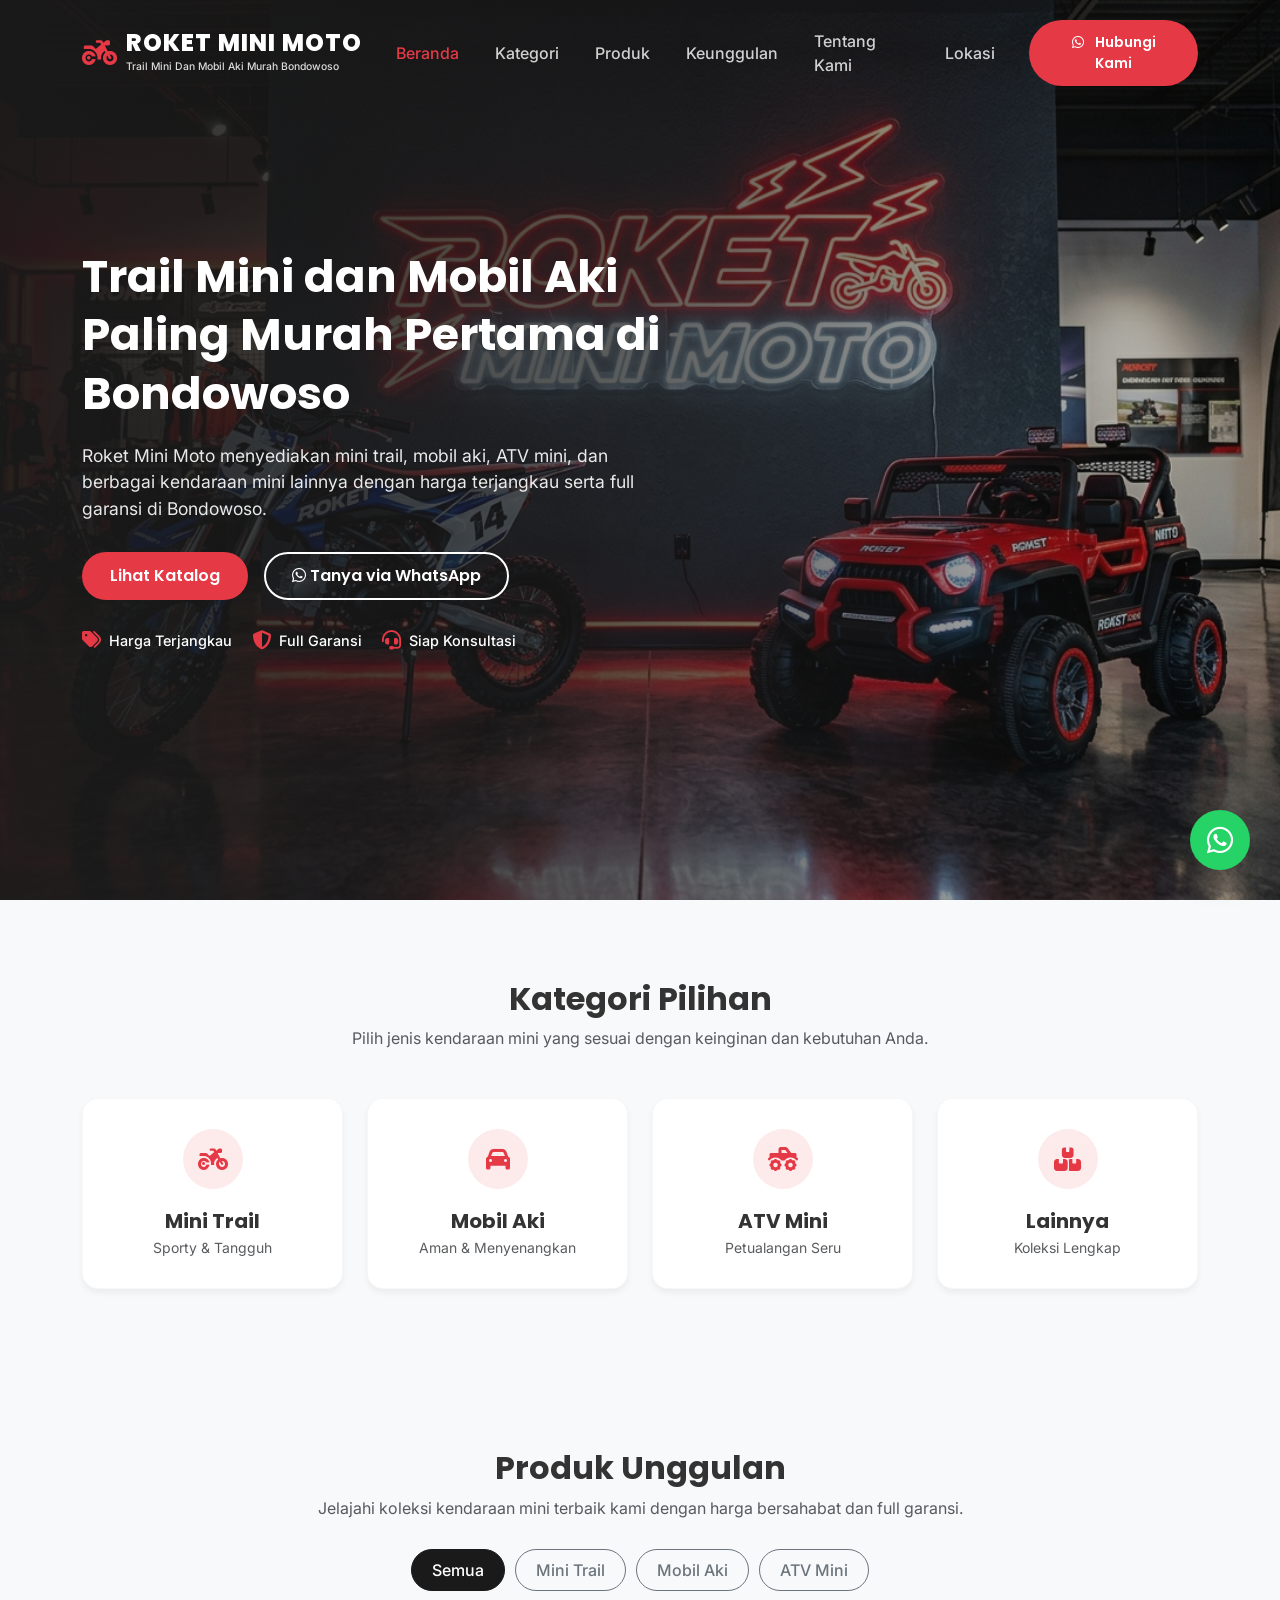
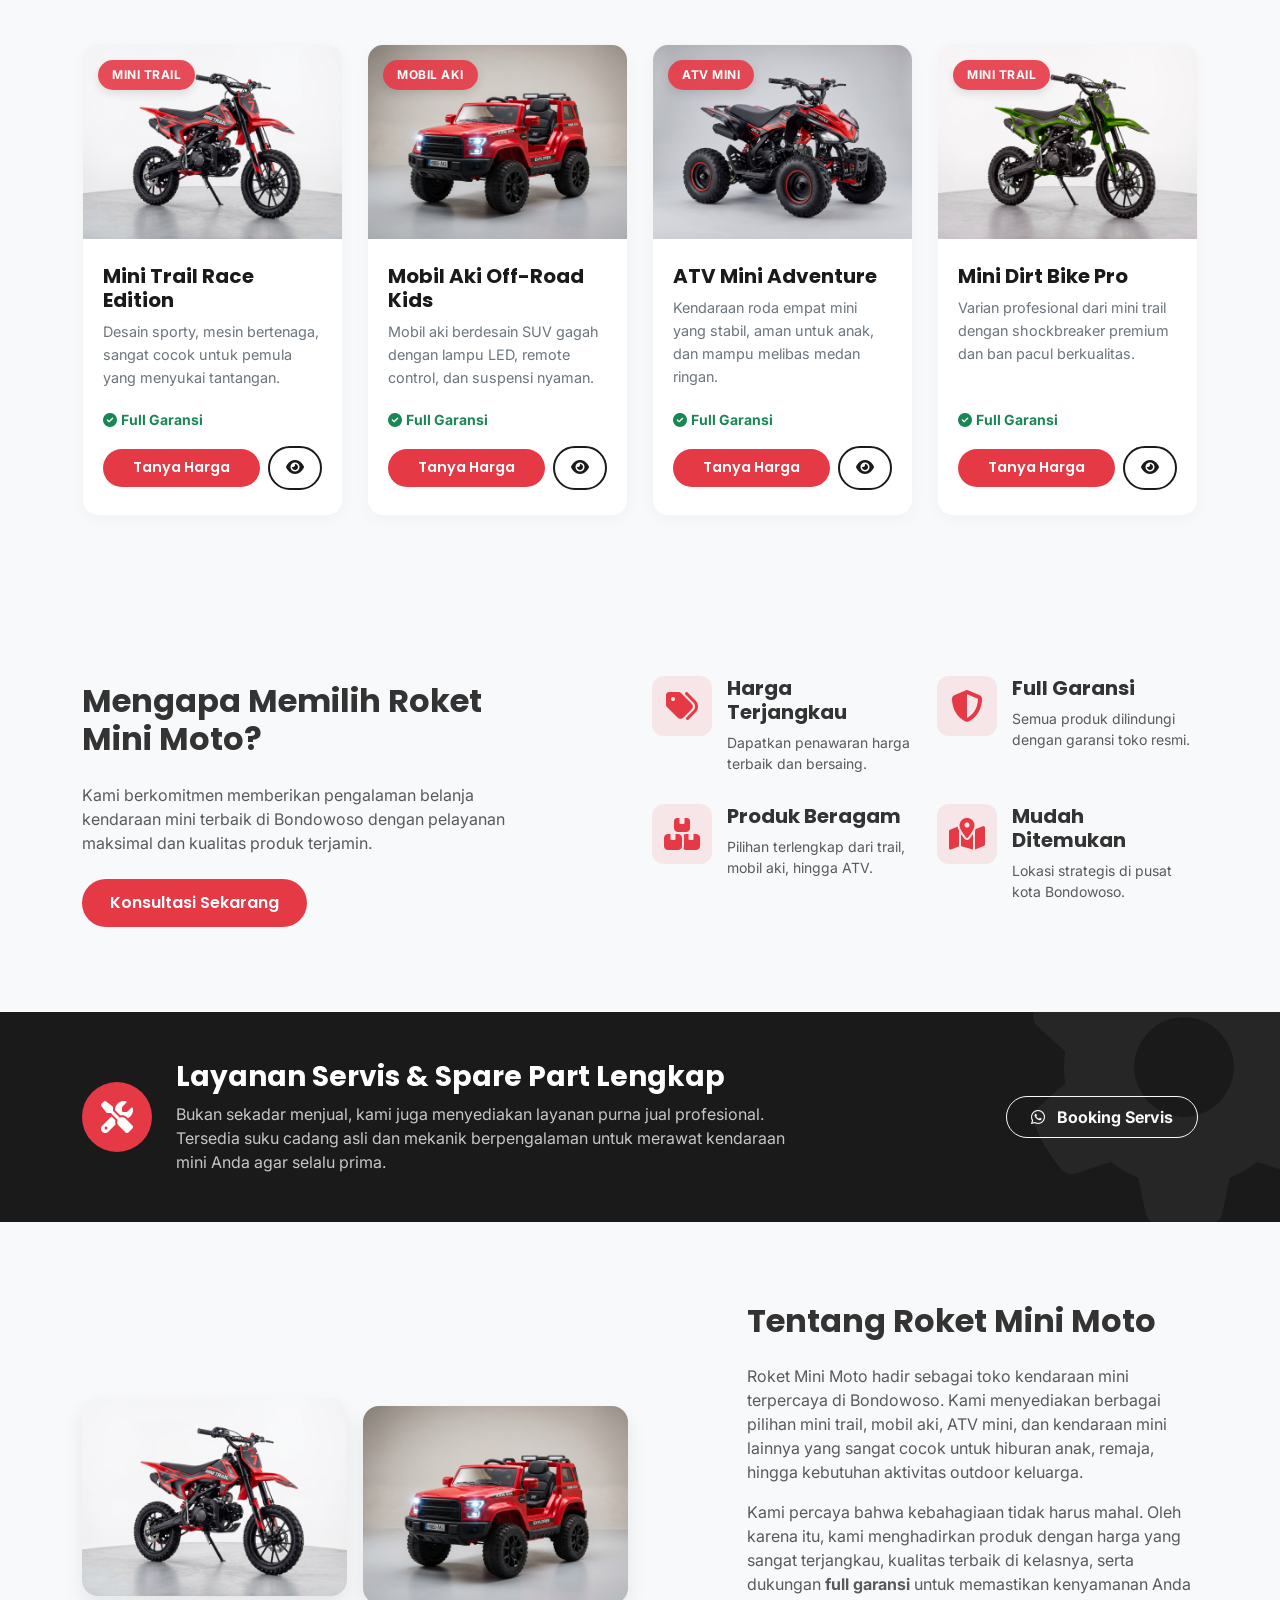
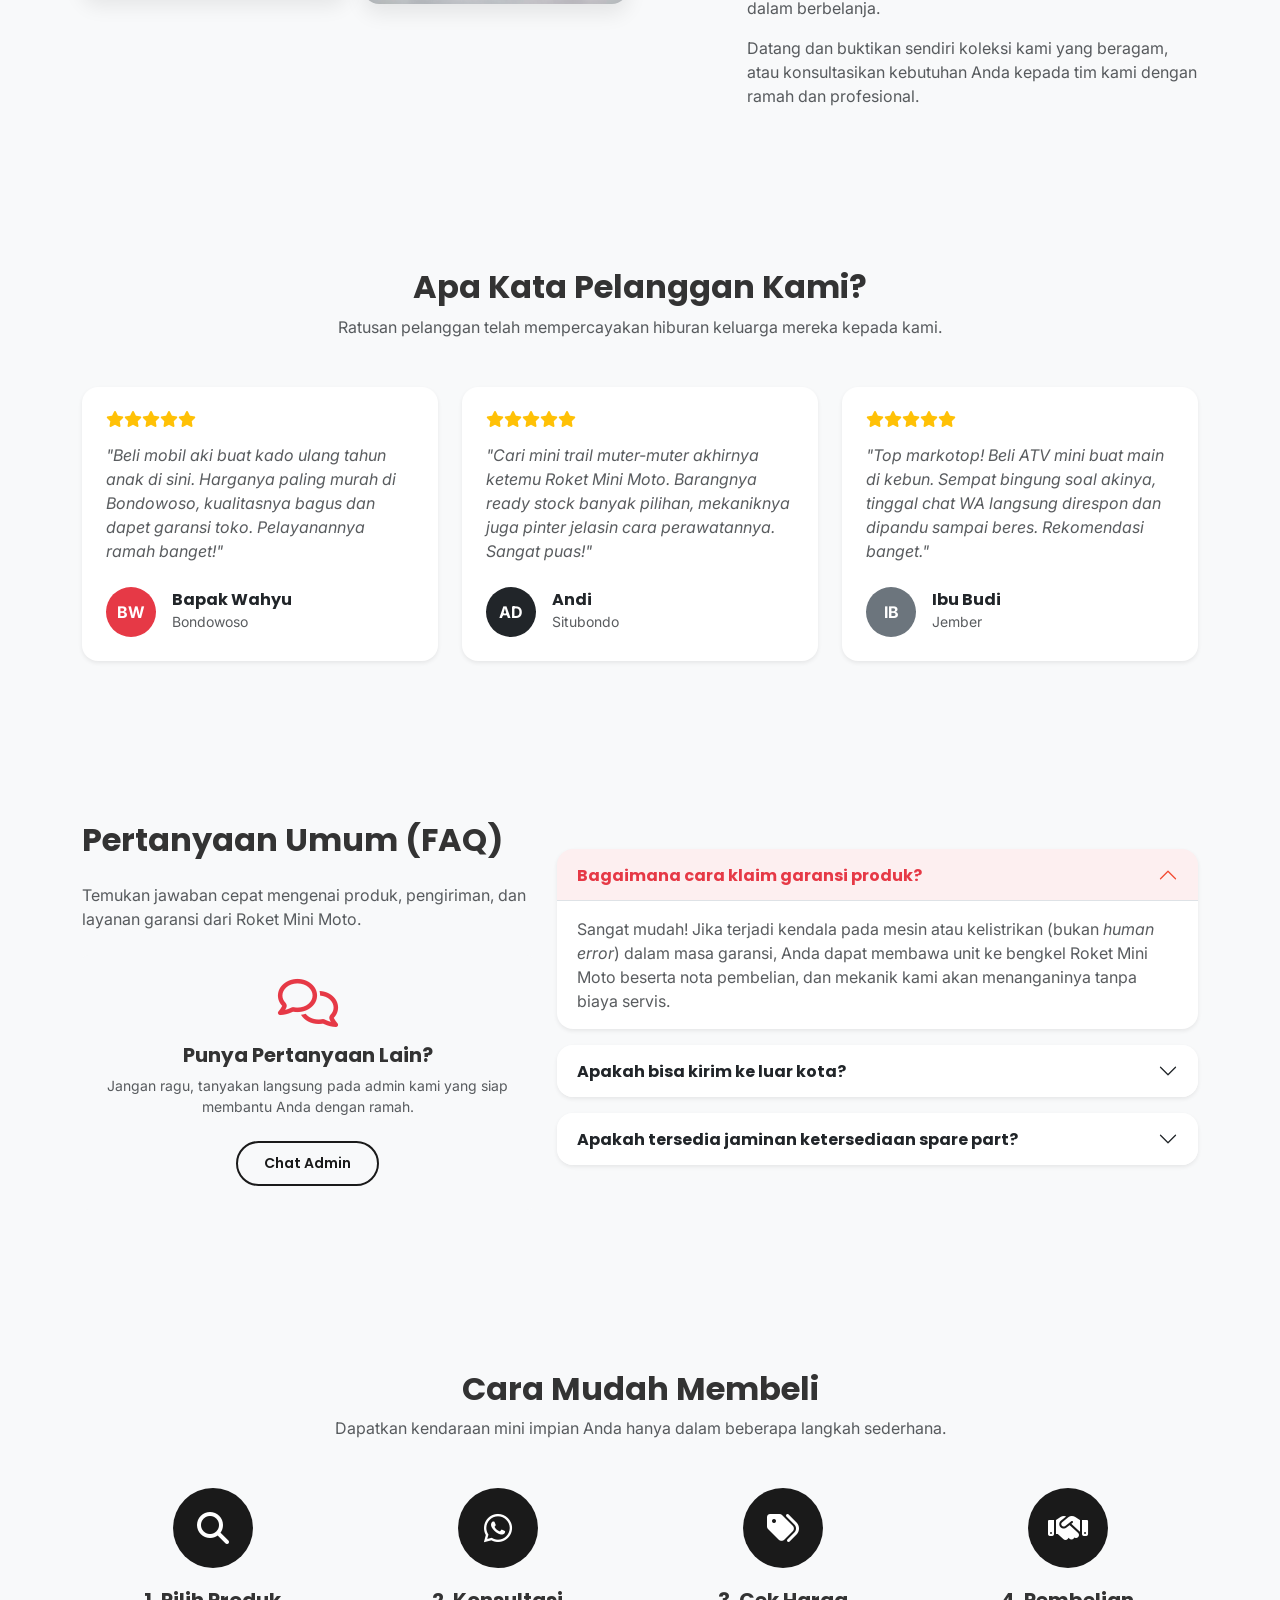
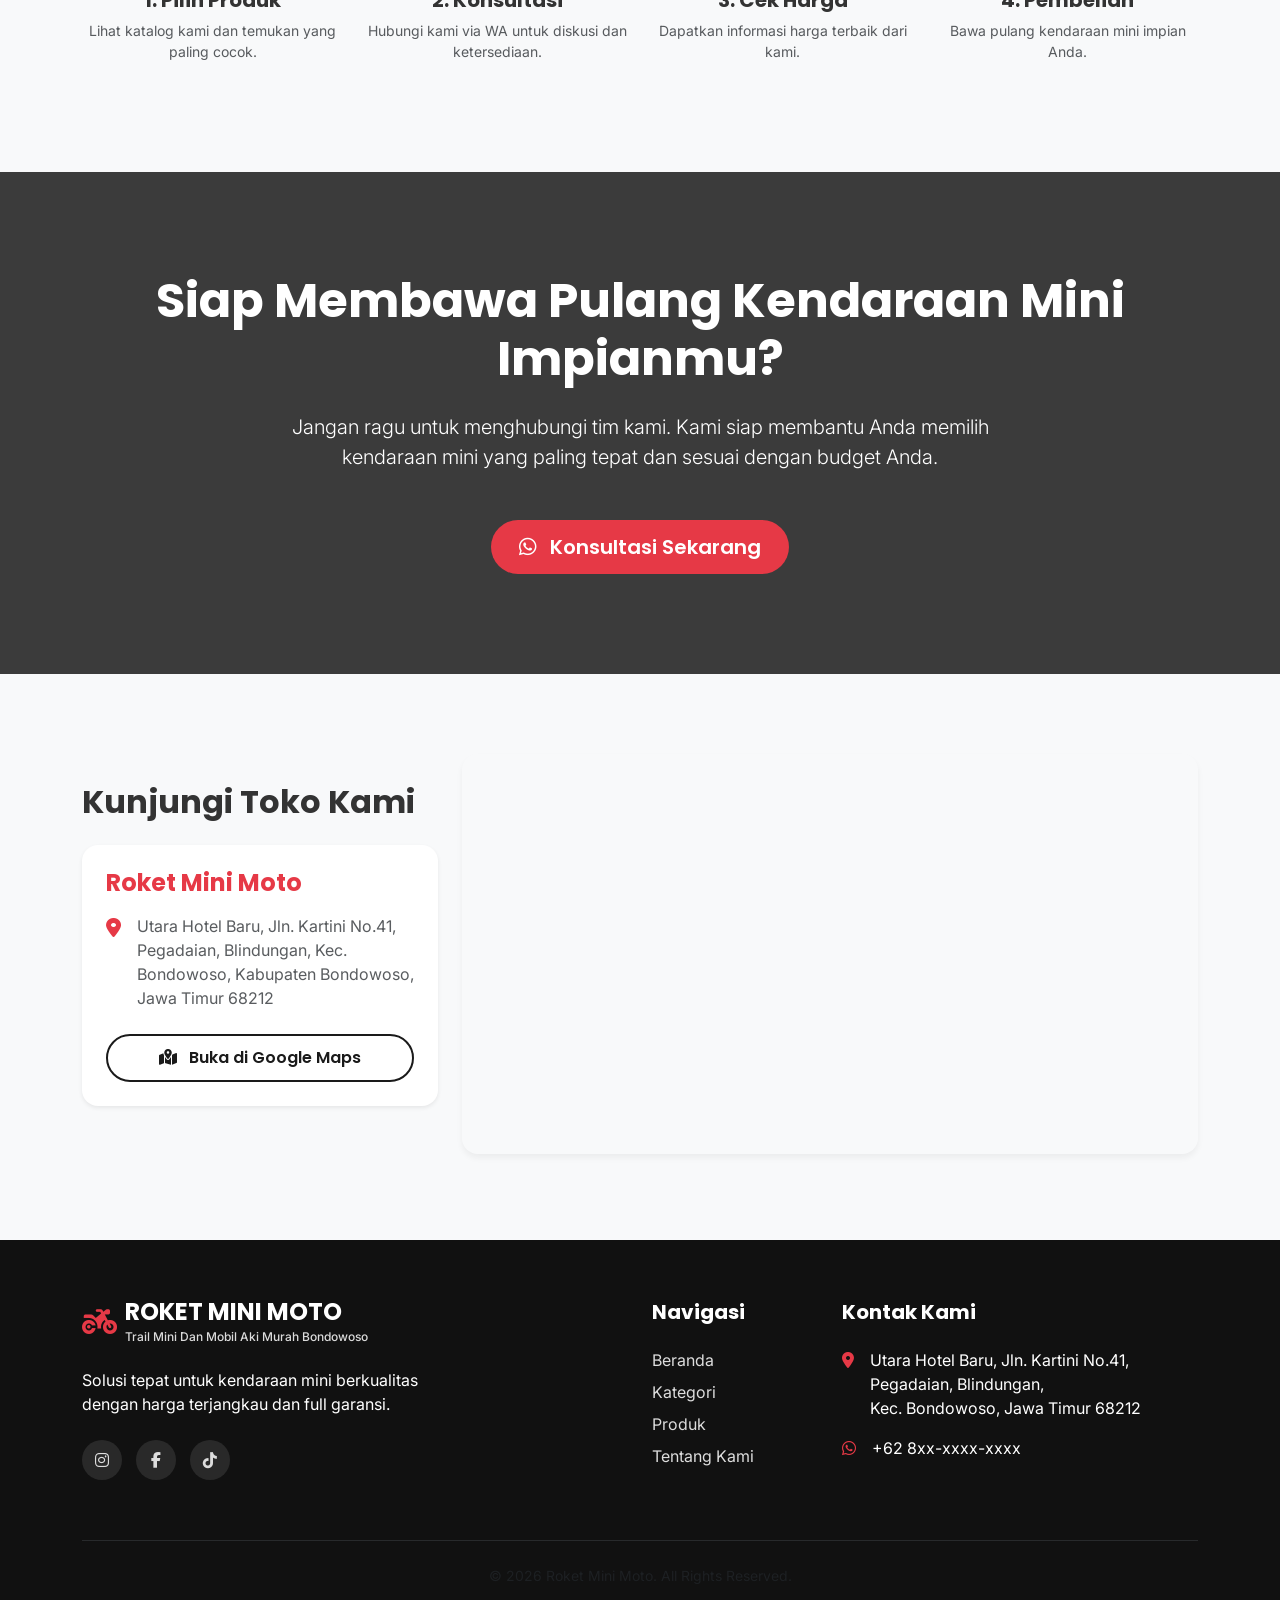
==== index.html @ f25e6265 "Improve footer mobile layout by centering and adding spacing" ====
<!DOCTYPE html>
<html lang="id">
<head>
    <meta charset="UTF-8">
    <meta name="viewport" content="width=device-width, initial-scale=1.0">
    <title>Roket Mini Moto | Trail Mini dan Mobil Aki Murah Bondowoso</title>
    <meta name="description" content="Roket Mini Moto menyediakan mini trail, mobil aki, ATV mini, dan kendaraan mini lainnya dengan harga terjangkau dan full garansi di Bondowoso.">
    <meta name="keywords" content="mini trail bondowoso, mobil aki anak, atv mini, motor mini murah, roket mini moto">
    
    <!-- Open Graph Metadata -->
    <meta property="og:title" content="Roket Mini Moto | Trail Mini dan Mobil Aki Murah Bondowoso">
    <meta property="og:description" content="Toko kendaraan mini anak dan remaja termurah di Bondowoso. Full Garansi!">
    <meta property="og:type" content="website">

    <!-- Bootstrap 5 CSS -->
    <link href="https://cdn.jsdelivr.net/npm/bootstrap@5.3.0/dist/css/bootstrap.min.css" rel="stylesheet">
    
    <!-- Font Awesome -->
    <link rel="stylesheet" href="https://cdnjs.cloudflare.com/ajax/libs/font-awesome/6.4.0/css/all.min.css">
    
    <!-- Custom CSS -->
    <link rel="stylesheet" href="assets/css/style.css">
</head>
<body>

    <!-- Navbar -->
    <nav class="navbar navbar-expand-lg navbar-custom">
        <div class="container">
            <a class="navbar-brand d-flex align-items-center gap-2" href="#">
                <i class="fa-solid fa-motorcycle text-primary-custom fs-3"></i>
                <div class="d-flex flex-column justify-content-center">
                    <span style="line-height: 1;">ROKET MINI MOTO</span>
                    <span style="font-size: 0.65rem; text-transform: capitalize; letter-spacing: 0; font-weight: 500; color: rgba(255,255,255,0.85); margin-top: 4px; font-family: 'Inter', sans-serif;">Trail Mini dan Mobil Aki Murah Bondowoso</span>
                </div>
            </a>
            <button class="navbar-toggler" type="button" data-bs-toggle="collapse" data-bs-target="#navbarNav" aria-controls="navbarNav" aria-expanded="false" aria-label="Toggle navigation">
                <span class="navbar-toggler-icon"></span>
            </button>
            <div class="collapse navbar-collapse" id="navbarNav">
                <ul class="navbar-nav ms-auto align-items-center">
                    <li class="nav-item">
                        <a class="nav-link active" href="#beranda">Beranda</a>
                    </li>
                    <li class="nav-item">
                        <a class="nav-link" href="#kategori">Kategori</a>
                    </li>
                    <li class="nav-item">
                        <a class="nav-link" href="#produk">Produk</a>
                    </li>
                    <li class="nav-item">
                        <a class="nav-link" href="#keunggulan">Keunggulan</a>
                    </li>
                    <li class="nav-item">
                        <a class="nav-link" href="#tentang">Tentang Kami</a>
                    </li>
                    <li class="nav-item">
                        <a class="nav-link" href="#lokasi">Lokasi</a>
                    </li>
                    <!-- WhatsApp Number Placeholder: 628xxxxxxxxxx -->
                    <li class="nav-item ms-lg-3 mt-3 mt-lg-0">
                        <a class="btn btn-primary-custom btn-sm" href="https://wa.me/628xxxxxxxxxx?text=Halo%20Roket%20Mini%20Moto,%20saya%20ingin%20bertanya%20mengenai%20produk%20kendaraan%20mini." target="_blank">
                            <i class="fa-brands fa-whatsapp me-2"></i> Hubungi Kami
                        </a>
                    </li>
                </ul>
            </div>
        </div>
    </nav>

    <!-- Hero Section -->
    <header id="beranda" class="hero-section">
        <div class="hero-bg"></div>
        <div class="hero-overlay"></div>
        <div class="container">
            <div class="row">
                <div class="col-lg-8">
                    <div class="hero-content">
                        <h1>Trail Mini dan Mobil Aki Paling Murah Pertama di Bondowoso</h1>
                        <p>Roket Mini Moto menyediakan mini trail, mobil aki, ATV mini, dan berbagai kendaraan mini lainnya dengan harga terjangkau serta full garansi di Bondowoso.</p>
                        
                        <div class="d-flex flex-wrap justify-content-center justify-content-lg-start gap-3">
                            <a href="#produk" class="btn btn-primary-custom">Lihat Katalog</a>
                            <!-- WhatsApp Number Placeholder: 628xxxxxxxxxx -->
                            <a href="https://wa.me/628xxxxxxxxxx?text=Halo,%20saya%20tertarik%20dengan%20produk%20di%20Roket%20Mini%20Moto" target="_blank" class="btn btn-outline-custom text-white border-white">
                                <i class="fa-brands fa-whatsapp"></i> Tanya via WhatsApp
                            </a>
                        </div>

                        <div class="trust-badges">
                            <div class="badge-item">
                                <i class="fa-solid fa-tags"></i> Harga Terjangkau
                            </div>
                            <div class="badge-item">
                                <i class="fa-solid fa-shield-halved"></i> Full Garansi
                            </div>
                            <div class="badge-item">
                                <i class="fa-solid fa-headset"></i> Siap Konsultasi
                            </div>
                        </div>
                    </div>
                </div>
            </div>
        </div>
    </header>

    <!-- Section Kategori Produk -->
    <section id="kategori" class="section-padding bg-light-custom">
        <div class="container">
            <div class="text-center mb-5">
                <h2 class="fw-bold">Kategori Pilihan</h2>
                <p class="text-muted">Pilih jenis kendaraan mini yang sesuai dengan keinginan dan kebutuhan Anda.</p>
            </div>
            
            <div class="row g-4 justify-content-center">
                <div class="col-6 col-md-4 col-lg-3">
                    <div class="category-card" onclick="document.querySelector('[data-filter=\'trail\']').click(); window.location.href='#produk';">
                        <div class="category-icon">
                            <i class="fa-solid fa-motorcycle"></i>
                        </div>
                        <h5 class="fw-bold mb-1">Mini Trail</h5>
                        <p class="text-muted small mb-0">Sporty & Tangguh</p>
                    </div>
                </div>
                <div class="col-6 col-md-4 col-lg-3">
                    <div class="category-card" onclick="document.querySelector('[data-filter=\'mobil\']').click(); window.location.href='#produk';">
                        <div class="category-icon">
                            <i class="fa-solid fa-car"></i>
                        </div>
                        <h5 class="fw-bold mb-1">Mobil Aki</h5>
                        <p class="text-muted small mb-0">Aman & Menyenangkan</p>
                    </div>
                </div>
                <div class="col-6 col-md-4 col-lg-3">
                    <div class="category-card" onclick="document.querySelector('[data-filter=\'atv\']').click(); window.location.href='#produk';">
                        <div class="category-icon">
                            <i class="fa-solid fa-truck-monster"></i>
                        </div>
                        <h5 class="fw-bold mb-1">ATV Mini</h5>
                        <p class="text-muted small mb-0">Petualangan Seru</p>
                    </div>
                </div>
                <div class="col-6 col-md-4 col-lg-3">
                    <div class="category-card" onclick="document.querySelector('[data-filter=\'lainnya\']').click(); window.location.href='#produk';">
                        <div class="category-icon">
                            <i class="fa-solid fa-boxes-stacked"></i>
                        </div>
                        <h5 class="fw-bold mb-1">Lainnya</h5>
                        <p class="text-muted small mb-0">Koleksi Lengkap</p>
                    </div>
                </div>
            </div>
        </div>
    </section>

    <!-- Section Produk Unggulan -->
    <section id="produk" class="section-padding">
        <div class="container">
            <div class="text-center mb-5">
                <h2 class="fw-bold">Produk Unggulan</h2>
                <p class="text-muted">Jelajahi koleksi kendaraan mini terbaik kami dengan harga bersahabat dan full garansi.</p>
                
                <div class="d-flex flex-wrap justify-content-center mt-4">
                    <button class="filter-btn active" data-filter="all">Semua</button>
                    <button class="filter-btn" data-filter="trail">Mini Trail</button>
                    <button class="filter-btn" data-filter="mobil">Mobil Aki</button>
                    <button class="filter-btn" data-filter="atv">ATV Mini</button>
                </div>
            </div>

            <div class="row g-4" id="productGrid">
                
                <!-- Product 1 -->
                <div class="col-12 col-md-4 col-lg-3 product-item" data-category="trail" style="transition: all 0.3s ease;">
                    <div class="product-card">
                        <div class="product-img-wrap">
                            <span class="badge-category">Mini Trail</span>
                            <img src="assets/images/mini-trail-1.jpg" alt="Mini Trail Race Edition" class="img-fluid">
                        </div>
                        <div class="product-body">
                            <h3 class="product-title fw-bold">Mini Trail Race Edition</h3>
                            <p class="product-desc">Desain sporty, mesin bertenaga, sangat cocok untuk pemula yang menyukai tantangan.</p>
                            <div class="d-flex align-items-center mb-3 text-success small fw-bold">
                                <i class="fa-solid fa-check-circle me-1"></i> Full Garansi
                            </div>
                            <div class="d-flex justify-content-between align-items-center">
                                <!-- WhatsApp Placeholder: 628xxxxxxxxxx -->
                                <a href="https://wa.me/628xxxxxxxxxx?text=Halo%20min,%20saya%20mau%20tanya%20harga%20untuk%20Mini%20Trail%20Race%20Edition" target="_blank" class="btn btn-primary-custom w-100 me-2 py-2" style="font-size: 0.9rem;">Tanya Harga</a>
                                <button class="btn btn-outline-custom px-3 py-2 btn-detail" data-bs-toggle="modal" data-bs-target="#productModal" title="Lihat Detail"><i class="fa-solid fa-eye"></i></button>
                            </div>
                        </div>
                    </div>
                </div>

                <!-- Product 2 -->
                <div class="col-12 col-md-4 col-lg-3 product-item" data-category="mobil" style="transition: all 0.3s ease;">
                    <div class="product-card">
                        <div class="product-img-wrap">
                            <span class="badge-category">Mobil Aki</span>
                            <img src="assets/images/mobil-aki-1.jpg" alt="Mobil Aki Off-Road Kids" class="img-fluid">
                        </div>
                        <div class="product-body">
                            <h3 class="product-title fw-bold">Mobil Aki Off-Road Kids</h3>
                            <p class="product-desc">Mobil aki berdesain SUV gagah dengan lampu LED, remote control, dan suspensi nyaman.</p>
                            <div class="d-flex align-items-center mb-3 text-success small fw-bold">
                                <i class="fa-solid fa-check-circle me-1"></i> Full Garansi
                            </div>
                            <div class="d-flex justify-content-between align-items-center">
                                <a href="https://wa.me/628xxxxxxxxxx?text=Halo%20min,%20saya%20mau%20tanya%20harga%20untuk%20Mobil%20Aki%20Off-Road%20Kids" target="_blank" class="btn btn-primary-custom w-100 me-2 py-2" style="font-size: 0.9rem;">Tanya Harga</a>
                                <button class="btn btn-outline-custom px-3 py-2 btn-detail" data-bs-toggle="modal" data-bs-target="#productModal"><i class="fa-solid fa-eye"></i></button>
                            </div>
                        </div>
                    </div>
                </div>

                <!-- Product 3 -->
                <div class="col-12 col-md-4 col-lg-3 product-item" data-category="atv" style="transition: all 0.3s ease;">
                    <div class="product-card">
                        <div class="product-img-wrap">
                            <span class="badge-category">ATV Mini</span>
                            <img src="assets/images/atv-mini-1.jpg" alt="ATV Mini Adventure" class="img-fluid">
                        </div>
                        <div class="product-body">
                            <h3 class="product-title fw-bold">ATV Mini Adventure</h3>
                            <p class="product-desc">Kendaraan roda empat mini yang stabil, aman untuk anak, dan mampu melibas medan ringan.</p>
                            <div class="d-flex align-items-center mb-3 text-success small fw-bold">
                                <i class="fa-solid fa-check-circle me-1"></i> Full Garansi
                            </div>
                            <div class="d-flex justify-content-between align-items-center">
                                <a href="https://wa.me/628xxxxxxxxxx?text=Halo%20min,%20saya%20mau%20tanya%20harga%20untuk%20ATV%20Mini%20Adventure" target="_blank" class="btn btn-primary-custom w-100 me-2 py-2" style="font-size: 0.9rem;">Tanya Harga</a>
                                <button class="btn btn-outline-custom px-3 py-2 btn-detail" data-bs-toggle="modal" data-bs-target="#productModal"><i class="fa-solid fa-eye"></i></button>
                            </div>
                        </div>
                    </div>
                </div>
                
                <!-- Product 4 -->
                <div class="col-12 col-md-4 col-lg-3 product-item" data-category="trail" style="transition: all 0.3s ease;">
                    <div class="product-card">
                        <div class="product-img-wrap">
                            <span class="badge-category">Mini Trail</span>
                            <img src="assets/images/mini-trail-1.jpg" alt="Mini Dirt Bike Pro" class="img-fluid" style="filter: hue-rotate(90deg);">
                        </div>
                        <div class="product-body">
                            <h3 class="product-title fw-bold">Mini Dirt Bike Pro</h3>
                            <p class="product-desc">Varian profesional dari mini trail dengan shockbreaker premium dan ban pacul berkualitas.</p>
                            <div class="d-flex align-items-center mb-3 text-success small fw-bold">
                                <i class="fa-solid fa-check-circle me-1"></i> Full Garansi
                            </div>
                            <div class="d-flex justify-content-between align-items-center">
                                <a href="https://wa.me/628xxxxxxxxxx?text=Halo%20min,%20saya%20mau%20tanya%20harga%20untuk%20Mini%20Dirt%20Bike%20Pro" target="_blank" class="btn btn-primary-custom w-100 me-2 py-2" style="font-size: 0.9rem;">Tanya Harga</a>
                                <button class="btn btn-outline-custom px-3 py-2 btn-detail" data-bs-toggle="modal" data-bs-target="#productModal"><i class="fa-solid fa-eye"></i></button>
                            </div>
                        </div>
                    </div>
                </div>

            </div>
        </div>
    </section>

    <!-- Section Keunggulan -->
    <section id="keunggulan" class="section-padding bg-light-custom">
        <div class="container">
            <div class="row align-items-center">
                <div class="col-lg-5 mb-5 mb-lg-0">
                    <h2 class="fw-bold mb-4">Mengapa Memilih Roket Mini Moto?</h2>
                    <p class="text-muted mb-4">Kami berkomitmen memberikan pengalaman belanja kendaraan mini terbaik di Bondowoso dengan pelayanan maksimal dan kualitas produk terjamin.</p>
                    <a href="https://wa.me/628xxxxxxxxxx" class="btn btn-primary-custom">Konsultasi Sekarang</a>
                </div>
                <div class="col-lg-6 offset-lg-1">
                    <div class="row">
                        <div class="col-md-6">
                            <div class="feature-card">
                                <div class="feature-icon"><i class="fa-solid fa-tags"></i></div>
                                <div>
                                    <h5 class="fw-bold">Harga Terjangkau</h5>
                                    <p class="small text-muted mb-0">Dapatkan penawaran harga terbaik dan bersaing.</p>
                                </div>
                            </div>
                        </div>
                        <div class="col-md-6">
                            <div class="feature-card">
                                <div class="feature-icon"><i class="fa-solid fa-shield-halved"></i></div>
                                <div>
                                    <h5 class="fw-bold">Full Garansi</h5>
                                    <p class="small text-muted mb-0">Semua produk dilindungi dengan garansi toko resmi.</p>
                                </div>
                            </div>
                        </div>
                        <div class="col-md-6">
                            <div class="feature-card">
                                <div class="feature-icon"><i class="fa-solid fa-boxes-stacked"></i></div>
                                <div>
                                    <h5 class="fw-bold">Produk Beragam</h5>
                                    <p class="small text-muted mb-0">Pilihan terlengkap dari trail, mobil aki, hingga ATV.</p>
                                </div>
                            </div>
                        </div>
                        <div class="col-md-6">
                            <div class="feature-card">
                                <div class="feature-icon"><i class="fa-solid fa-map-location-dot"></i></div>
                                <div>
                                    <h5 class="fw-bold">Mudah Ditemukan</h5>
                                    <p class="small text-muted mb-0">Lokasi strategis di pusat kota Bondowoso.</p>
                                </div>
                            </div>
                        </div>
                    </div>
                </div>
            </div>
        </div>
    </section>

    <!-- Banner Service & Spare Parts -->
    <section class="py-5 bg-dark-custom text-white position-relative" style="overflow: hidden;">
        <div class="container position-relative" style="z-index: 2;">
            <div class="row align-items-center">
                <div class="col-lg-8 mb-4 mb-lg-0">
                    <div class="d-flex align-items-center gap-4 reveal">
                        <div class="bg-primary text-white rounded-circle d-flex align-items-center justify-content-center" style="width: 70px; height: 70px; flex-shrink: 0; background-color: var(--primary-color) !important;">
                            <i class="fa-solid fa-screwdriver-wrench fs-2"></i>
                        </div>
                        <div>
                            <h3 class="fw-bold mb-2">Layanan Servis & Spare Part Lengkap</h3>
                            <p class="mb-0 opacity-75">Bukan sekadar menjual, kami juga menyediakan layanan purna jual profesional. Tersedia suku cadang asli dan mekanik berpengalaman untuk merawat kendaraan mini Anda agar selalu prima.</p>
                        </div>
                    </div>
                </div>
                <div class="col-lg-4 text-center text-lg-end reveal mt-4 mt-lg-0">
                    <!-- WhatsApp Number Placeholder: 628xxxxxxxxxx -->
                    <a href="https://wa.me/628xxxxxxxxxx?text=Halo,%20saya%20mau%20tanya%20layanan%20servis%20dan%20spare%20part" target="_blank" class="btn btn-outline-light rounded-pill px-4 py-2 fw-bold">
                        <i class="fa-brands fa-whatsapp me-2"></i> Booking Servis
                    </a>
                </div>
            </div>
        </div>
        <!-- Decorative Background Icon -->
        <i class="fa-solid fa-gear position-absolute" style="font-size: 20rem; right: -5%; top: -50%; opacity: 0.05; color: white;"></i>
    </section>

    <!-- Section Tentang Toko -->
    <section id="tentang" class="section-padding">
        <div class="container">
            <div class="row align-items-center flex-column-reverse flex-lg-row">
                <div class="col-lg-6 mt-5 mt-lg-0">
                    <div class="row g-3">
                        <div class="col-6">
                            <img src="assets/images/mini-trail-1.jpg" alt="Tentang Roket Mini Moto 1" class="about-img mb-3">
                        </div>
                        <div class="col-6 mt-4">
                            <img src="assets/images/mobil-aki-1.jpg" alt="Tentang Roket Mini Moto 2" class="about-img">
                        </div>
                    </div>
                </div>
                <div class="col-lg-5 offset-lg-1">
                    <h2 class="fw-bold mb-4">Tentang Roket Mini Moto</h2>
                    <p class="text-muted">Roket Mini Moto hadir sebagai toko kendaraan mini terpercaya di Bondowoso. Kami menyediakan berbagai pilihan mini trail, mobil aki, ATV mini, dan kendaraan mini lainnya yang sangat cocok untuk hiburan anak, remaja, hingga kebutuhan aktivitas outdoor keluarga.</p>
                    <p class="text-muted">Kami percaya bahwa kebahagiaan tidak harus mahal. Oleh karena itu, kami menghadirkan produk dengan harga yang sangat terjangkau, kualitas terbaik di kelasnya, serta dukungan <strong>full garansi</strong> untuk memastikan kenyamanan Anda dalam berbelanja.</p>
                    <p class="text-muted mb-0">Datang dan buktikan sendiri koleksi kami yang beragam, atau konsultasikan kebutuhan Anda kepada tim kami dengan ramah dan profesional.</p>
                </div>
            </div>
        </div>
    </section>

    <!-- Section Testimoni -->
    <section class="section-padding bg-light-custom">
        <div class="container">
            <div class="text-center mb-5 reveal">
                <h2 class="fw-bold">Apa Kata Pelanggan Kami?</h2>
                <p class="text-muted">Ratusan pelanggan telah mempercayakan hiburan keluarga mereka kepada kami.</p>
            </div>
            <div class="row g-4">
                <div class="col-md-4 reveal">
                    <div class="card border-0 shadow-sm p-4 h-100" style="border-radius: var(--border-radius);">
                        <div class="d-flex text-warning mb-3">
                            <i class="fa-solid fa-star"></i><i class="fa-solid fa-star"></i><i class="fa-solid fa-star"></i><i class="fa-solid fa-star"></i><i class="fa-solid fa-star"></i>
                        </div>
                        <p class="fst-italic text-muted mb-4">"Beli mobil aki buat kado ulang tahun anak di sini. Harganya paling murah di Bondowoso, kualitasnya bagus dan dapet garansi toko. Pelayanannya ramah banget!"</p>
                        <div class="d-flex align-items-center mt-auto">
                            <div class="text-white rounded-circle d-flex justify-content-center align-items-center fw-bold me-3" style="width: 50px; height: 50px; background-color: var(--primary-color);">BW</div>
                            <div>
                                <h6 class="fw-bold mb-0">Bapak Wahyu</h6>
                                <small class="text-muted">Bondowoso</small>
                            </div>
                        </div>
                    </div>
                </div>
                <div class="col-md-4 reveal" style="transition-delay: 100ms;">
                    <div class="card border-0 shadow-sm p-4 h-100" style="border-radius: var(--border-radius);">
                        <div class="d-flex text-warning mb-3">
                            <i class="fa-solid fa-star"></i><i class="fa-solid fa-star"></i><i class="fa-solid fa-star"></i><i class="fa-solid fa-star"></i><i class="fa-solid fa-star"></i>
                        </div>
                        <p class="fst-italic text-muted mb-4">"Cari mini trail muter-muter akhirnya ketemu Roket Mini Moto. Barangnya ready stock banyak pilihan, mekaniknya juga pinter jelasin cara perawatannya. Sangat puas!"</p>
                        <div class="d-flex align-items-center mt-auto">
                            <div class="bg-dark text-white rounded-circle d-flex justify-content-center align-items-center fw-bold me-3" style="width: 50px; height: 50px;">AD</div>
                            <div>
                                <h6 class="fw-bold mb-0">Andi</h6>
                                <small class="text-muted">Situbondo</small>
                            </div>
                        </div>
                    </div>
                </div>
                <div class="col-md-4 reveal" style="transition-delay: 200ms;">
                    <div class="card border-0 shadow-sm p-4 h-100" style="border-radius: var(--border-radius);">
                        <div class="d-flex text-warning mb-3">
                            <i class="fa-solid fa-star"></i><i class="fa-solid fa-star"></i><i class="fa-solid fa-star"></i><i class="fa-solid fa-star"></i><i class="fa-solid fa-star"></i>
                        </div>
                        <p class="fst-italic text-muted mb-4">"Top markotop! Beli ATV mini buat main di kebun. Sempat bingung soal akinya, tinggal chat WA langsung direspon dan dipandu sampai beres. Rekomendasi banget."</p>
                        <div class="d-flex align-items-center mt-auto">
                            <div class="text-white rounded-circle d-flex justify-content-center align-items-center fw-bold me-3" style="width: 50px; height: 50px; background-color: var(--muted-color);">IB</div>
                            <div>
                                <h6 class="fw-bold mb-0">Ibu Budi</h6>
                                <small class="text-muted">Jember</small>
                            </div>
                        </div>
                    </div>
                </div>
            </div>
        </div>
    </section>

    <!-- Section FAQ -->
    <section class="section-padding">
        <div class="container">
            <div class="row align-items-center">
                <div class="col-lg-5 mb-5 mb-lg-0 reveal">
                    <h2 class="fw-bold mb-4">Pertanyaan Umum (FAQ)</h2>
                    <p class="text-muted mb-4">Temukan jawaban cepat mengenai produk, pengiriman, dan layanan garansi dari Roket Mini Moto.</p>
                    <div class="bg-light-custom p-4 rounded text-center">
                        <i class="fa-regular fa-comments text-primary-custom mb-3" style="font-size: 3rem;"></i>
                        <h5 class="fw-bold">Punya Pertanyaan Lain?</h5>
                        <p class="text-muted small">Jangan ragu, tanyakan langsung pada admin kami yang siap membantu Anda dengan ramah.</p>
                        <a href="https://wa.me/628xxxxxxxxxx" class="btn btn-outline-custom btn-sm rounded-pill mt-2">Chat Admin</a>
                    </div>
                </div>
                <div class="col-lg-7 reveal">
                    <div class="accordion" id="faqAccordion">
                        <!-- FAQ 1 -->
                        <div class="accordion-item border-0 mb-3 shadow-sm" style="border-radius: var(--border-radius); overflow: hidden;">
                            <h2 class="accordion-header" id="headingOne">
                                <button class="accordion-button fw-bold" type="button" data-bs-toggle="collapse" data-bs-target="#collapseOne" aria-expanded="true" aria-controls="collapseOne">
                                    Bagaimana cara klaim garansi produk?
                                </button>
                            </h2>
                            <div id="collapseOne" class="accordion-collapse collapse show" aria-labelledby="headingOne" data-bs-parent="#faqAccordion">
                                <div class="accordion-body text-muted">
                                    Sangat mudah! Jika terjadi kendala pada mesin atau kelistrikan (bukan <i>human error</i>) dalam masa garansi, Anda dapat membawa unit ke bengkel Roket Mini Moto beserta nota pembelian, dan mekanik kami akan menanganinya tanpa biaya servis.
                                </div>
                            </div>
                        </div>
                        <!-- FAQ 2 -->
                        <div class="accordion-item border-0 mb-3 shadow-sm" style="border-radius: var(--border-radius); overflow: hidden;">
                            <h2 class="accordion-header" id="headingTwo">
                                <button class="accordion-button fw-bold collapsed" type="button" data-bs-toggle="collapse" data-bs-target="#collapseTwo" aria-expanded="false" aria-controls="collapseTwo">
                                    Apakah bisa kirim ke luar kota?
                                </button>
                            </h2>
                            <div id="collapseTwo" class="accordion-collapse collapse" aria-labelledby="headingTwo" data-bs-parent="#faqAccordion">
                                <div class="accordion-body text-muted">
                                    Ya, kami melayani pengiriman ke seluruh daerah menggunakan jasa ekspedisi terpercaya dengan pengemasan super aman. Khusus area Bondowoso dan sekitarnya, tersedia penawaran pengiriman menarik.
                                </div>
                            </div>
                        </div>
                        <!-- FAQ 3 -->
                        <div class="accordion-item border-0 mb-3 shadow-sm" style="border-radius: var(--border-radius); overflow: hidden;">
                            <h2 class="accordion-header" id="headingThree">
                                <button class="accordion-button fw-bold collapsed" type="button" data-bs-toggle="collapse" data-bs-target="#collapseThree" aria-expanded="false" aria-controls="collapseThree">
                                    Apakah tersedia jaminan ketersediaan spare part?
                                </button>
                            </h2>
                            <div id="collapseThree" class="accordion-collapse collapse" aria-labelledby="headingThree" data-bs-parent="#faqAccordion">
                                <div class="accordion-body text-muted">
                                    Tentu saja. Sebagai komitmen toko, Roket Mini Moto menyediakan suku cadang <strong>(spare parts)</strong> lengkap, mulai dari aki, ban pacul, kampas rem, hingga karburator mini. Perawatan rutin jadi sangat mudah.
                                </div>
                            </div>
                        </div>
                    </div>
                </div>
            </div>
        </div>
    </section>

    <!-- Section Proses Pembelian -->
    <section class="section-padding bg-light-custom">
        <div class="container">
            <div class="text-center mb-5">
                <h2 class="fw-bold">Cara Mudah Membeli</h2>
                <p class="text-muted">Dapatkan kendaraan mini impian Anda hanya dalam beberapa langkah sederhana.</p>
            </div>
            <div class="row">
                <div class="col-md-3">
                    <div class="step-item">
                        <div class="step-icon">
                            <i class="fa-solid fa-magnifying-glass"></i>
                        </div>
                        <h5 class="fw-bold">1. Pilih Produk</h5>
                        <p class="text-muted small">Lihat katalog kami dan temukan yang paling cocok.</p>
                    </div>
                </div>
                <div class="col-md-3">
                    <div class="step-item">
                        <div class="step-icon">
                            <i class="fa-brands fa-whatsapp"></i>
                        </div>
                        <h5 class="fw-bold">2. Konsultasi</h5>
                        <p class="text-muted small">Hubungi kami via WA untuk diskusi dan ketersediaan.</p>
                    </div>
                </div>
                <div class="col-md-3">
                    <div class="step-item">
                        <div class="step-icon">
                            <i class="fa-solid fa-tags"></i>
                        </div>
                        <h5 class="fw-bold">3. Cek Harga</h5>
                        <p class="text-muted small">Dapatkan informasi harga terbaik dari kami.</p>
                    </div>
                </div>
                <div class="col-md-3">
                    <div class="step-item">
                        <div class="step-icon">
                            <i class="fa-solid fa-handshake"></i>
                        </div>
                        <h5 class="fw-bold">4. Pembelian</h5>
                        <p class="text-muted small">Bawa pulang kendaraan mini impian Anda.</p>
                    </div>
                </div>
            </div>
        </div>
    </section>

    <!-- CTA Section -->
    <section class="cta-section">
        <div class="cta-overlay"></div>
        <div class="container cta-content">
            <h2 class="fw-bold display-5 mb-4">Siap Membawa Pulang Kendaraan Mini Impianmu?</h2>
            <p class="lead mb-5 max-w-700 mx-auto" style="max-width: 700px;">Jangan ragu untuk menghubungi tim kami. Kami siap membantu Anda memilih kendaraan mini yang paling tepat dan sesuai dengan budget Anda.</p>
            <a href="https://wa.me/628xxxxxxxxxx" class="btn btn-primary-custom btn-lg">
                <i class="fa-brands fa-whatsapp me-2"></i> Konsultasi Sekarang
            </a>
        </div>
    </section>

    <!-- Section Lokasi -->
    <section id="lokasi" class="section-padding">
        <div class="container">
            <div class="row align-items-center">
                <div class="col-lg-4 mb-5 mb-lg-0">
                    <h2 class="fw-bold mb-4">Kunjungi Toko Kami</h2>
                    <div class="card border-0 shadow-sm p-4 mb-4" style="border-radius: var(--border-radius);">
                        <h4 class="fw-bold text-primary-custom mb-3">Roket Mini Moto</h4>
                        <div class="d-flex align-items-start mb-3">
                            <i class="fa-solid fa-location-dot text-primary-custom mt-1 me-3 fs-5"></i>
                            <p class="mb-0 text-muted">Utara Hotel Baru, Jln. Kartini No.41, Pegadaian, Blindungan, Kec. Bondowoso, Kabupaten Bondowoso, Jawa Timur 68212</p>
                        </div>
                        <!-- Placeholder Maps Link -->
                        <a href="https://maps.google.com" target="_blank" class="btn btn-outline-custom w-100 mt-2">
                            <i class="fa-solid fa-map-location-dot me-2"></i> Buka di Google Maps
                        </a>
                    </div>
                </div>
                <div class="col-lg-8">
                    <div class="map-container">
                        <!-- Google Maps Embed Link -->
                        <iframe src="https://www.google.com/maps/embed?pb=!1m18!1m12!1m3!1d814.9317170278854!2d113.82372810864346!3d-7.9105452155397495!2m3!1f0!2f0!3f0!3m2!1i1024!2i768!4f13.1!3m3!1m2!1s0x2dd6dde6cb9cf9a9%3A0x12b6ad7fa0f55022!2sTRAIL%20Mini%20MURAH%20Bondowoso.toko%20sepeda%20listrik.bengkel%20sepeda%20listrik!5e0!3m2!1sid!2sid!4v1784932303504!5m2!1sid!2sid" width="100%" height="400" style="border:0;" allowfullscreen="" loading="lazy" referrerpolicy="strict-origin-when-cross-origin"></iframe>
                    </div>
                </div>
            </div>
        </div>
    </section>

    <!-- Footer -->
    <footer>
        <div class="container">
            <div class="row text-center text-lg-start">
                <div class="col-lg-4 mb-5 mb-lg-0">
                    <h4 class="text-white fw-bold mb-4 d-flex align-items-center justify-content-center justify-content-lg-start gap-2">
                        <i class="fa-solid fa-motorcycle text-primary-custom fs-3"></i> 
                        <div class="d-flex flex-column justify-content-center text-start">
                            <span style="line-height: 1; text-transform: uppercase;">ROKET MINI MOTO</span>
                            <span style="font-size: 0.75rem; text-transform: capitalize; letter-spacing: 0; font-weight: 500; color: rgba(255,255,255,0.85); margin-top: 6px; font-family: 'Inter', sans-serif;">Trail Mini dan Mobil Aki Murah Bondowoso</span>
                        </div>
                    </h4>
                    <p class="text-white">Solusi tepat untuk kendaraan mini berkualitas dengan harga terjangkau dan full garansi.</p>
                    <div class="social-icons mt-4">
                        <!-- Placeholder Social Media -->
                        <a href="#"><i class="fa-brands fa-instagram"></i></a>
                        <a href="#"><i class="fa-brands fa-facebook-f"></i></a>
                        <a href="#"><i class="fa-brands fa-tiktok"></i></a>
                    </div>
                </div>
                <div class="col-lg-2 col-md-6 mb-5 mb-lg-0 offset-lg-2">
                    <h5 class="mb-4">Navigasi</h5>
                    <ul class="list-unstyled">
                        <li class="mb-2"><a href="#beranda">Beranda</a></li>
                        <li class="mb-2"><a href="#kategori">Kategori</a></li>
                        <li class="mb-2"><a href="#produk">Produk</a></li>
                        <li class="mb-2"><a href="#tentang">Tentang Kami</a></li>
                    </ul>
                </div>
                <div class="col-lg-4 col-md-6">
                    <h5 class="mb-4">Kontak Kami</h5>
                    <ul class="list-unstyled text-white d-inline-block text-start">
                        <li class="mb-3 d-flex align-items-start">
                            <i class="fa-solid fa-location-dot mt-1 me-3 text-primary-custom"></i>
                            <span>Utara Hotel Baru, Jln. Kartini No.41, Pegadaian, Blindungan,<br>Kec. Bondowoso, Jawa Timur 68212</span>
                        </li>
                        <li class="mb-3 d-flex align-items-center">
                            <i class="fa-brands fa-whatsapp me-3 text-primary-custom"></i>
                            <span>+62 8xx-xxxx-xxxx</span>
                        </li>
                    </ul>
                </div>
            </div>
            <hr class="border-secondary mt-5 mb-4">
            <div class="text-center text-muted small">
                &copy; 2026 Roket Mini Moto. All Rights Reserved.
            </div>
        </div>
    </footer>

    <!-- WhatsApp Floating Button -->
    <a href="https://wa.me/628xxxxxxxxxx?text=Halo%20Roket%20Mini%20Moto,%20saya%20ingin%20bertanya%20mengenai%20produk%20kendaraan%20mini%20yang%20tersedia." class="wa-float" target="_blank" title="Chat dengan kami">
        <i class="fa-brands fa-whatsapp"></i>
    </a>

    <!-- Product Detail Modal -->
    <div class="modal fade" id="productModal" tabindex="-1" aria-labelledby="productModalLabel" aria-hidden="true">
        <div class="modal-dialog modal-dialog-centered modal-lg">
            <div class="modal-content border-0" style="border-radius: var(--border-radius); overflow: hidden;">
                <div class="modal-header border-0 pb-0">
                    <button type="button" class="btn-close" data-bs-dismiss="modal" aria-label="Close"></button>
                </div>
                <div class="modal-body p-4 pt-1">
                    <div class="row align-items-center">
                        <div class="col-md-6 mb-4 mb-md-0">
                            <img src="" id="modalProductImg" class="img-fluid rounded shadow-sm w-100" alt="Product Image">
                        </div>
                        <div class="col-md-6">
                            <span class="badge bg-danger mb-2" id="modalProductCategory">Kategori</span>
                            <h3 class="fw-bold mb-3" id="productModalLabel">Nama Produk</h3>
                            <p class="text-muted mb-4" id="modalProductDesc">Deskripsi produk akan muncul di sini.</p>
                            
                            <div class="d-flex align-items-center mb-4 text-success fw-bold">
                                <i class="fa-solid fa-check-circle me-2"></i> Garansi Resmi Toko
                            </div>

                            <div class="p-3 bg-light-custom rounded mb-4">
                                <p class="mb-0 small text-muted"><i class="fa-solid fa-circle-info me-2 text-primary-custom"></i> Untuk mengetahui harga terbaru dan ketersediaan stok, silakan hubungi kami via WhatsApp.</p>
                            </div>

                            <a href="https://wa.me/628xxxxxxxxxx" target="_blank" class="btn btn-primary-custom w-100">
                                <i class="fa-brands fa-whatsapp me-2"></i> Tanya via WhatsApp
                            </a>
                        </div>
                    </div>
                </div>
            </div>
        </div>
    </div>

    <!-- Bootstrap JS Bundle with Popper -->
    <script src="https://cdn.jsdelivr.net/npm/bootstrap@5.3.0/dist/js/bootstrap.bundle.min.js"></script>
    
    <!-- Custom JS -->
    <script src="assets/js/script.js"></script>
</body>
</html>
---- assets/css/style.css ----
@import url('https://fonts.googleapis.com/css2?family=Inter:wght@300;400;500;600&family=Poppins:wght@500;600;700;800&display=swap');

:root {
    --primary-color: #e63946; /* Red accent */
    --primary-hover: #c42b37;
    --dark-color: #1a1a1a;
    --light-color: #f8f9fa;
    --text-color: #333333;
    --muted-color: #6c757d;
    --border-radius: 16px;
    --transition: all 0.3s ease;
    --shadow-sm: 0 4px 6px rgba(0, 0, 0, 0.05);
    --shadow-md: 0 10px 20px rgba(0, 0, 0, 0.08);
    --shadow-lg: 0 15px 30px rgba(0, 0, 0, 0.12);
}

body {
    font-family: 'Inter', sans-serif;
    color: var(--text-color);
    background-color: var(--light-color);
    overflow-x: hidden;
}

h1, h2, h3, h4, h5, h6, .navbar-brand {
    font-family: 'Poppins', sans-serif;
    font-weight: 700;
}

/* Bootstrap Overrides for Primary Color */
.bg-primary {
    background-color: var(--primary-color) !important;
}

.text-primary {
    color: var(--primary-color) !important;
}

/* Accordion Overrides to Match Theme */
.accordion-button:not(.collapsed) {
    color: var(--primary-color);
    background-color: rgba(230, 57, 70, 0.08); /* Light Red */
    box-shadow: inset 0 calc(-1 * var(--bs-accordion-border-width)) 0 var(--bs-accordion-border-color);
}

.accordion-button:focus {
    border-color: rgba(230, 57, 70, 0.5);
    box-shadow: 0 0 0 0.25rem rgba(230, 57, 70, 0.25);
}

.accordion-button:not(.collapsed)::after {
    filter: invert(30%) sepia(90%) saturate(2000%) hue-rotate(340deg) brightness(95%) contrast(100%);
}

/* Typography & General */
.text-primary-custom { color: var(--primary-color); }
.bg-dark-custom { background-color: var(--dark-color); color: white; }
.bg-light-custom { background-color: var(--light-color); }
.section-padding { padding: 80px 0; }

.btn-primary-custom {
    background-color: var(--primary-color);
    color: white;
    border: none;
    border-radius: 50px;
    padding: 12px 28px;
    font-weight: 600;
    font-family: 'Poppins', sans-serif;
    transition: var(--transition);
}

.btn-primary-custom:hover {
    background-color: var(--primary-hover);
    color: white;
    transform: translateY(-2px);
    box-shadow: 0 5px 15px rgba(230, 57, 70, 0.4);
}

.btn-outline-custom {
    background-color: transparent;
    color: var(--dark-color);
    border: 2px solid var(--dark-color);
    border-radius: 50px;
    padding: 10px 26px;
    font-weight: 600;
    font-family: 'Poppins', sans-serif;
    transition: var(--transition);
}

.btn-outline-custom:hover {
    background-color: var(--dark-color);
    color: white;
    transform: translateY(-2px);
}

/* Navbar */
.navbar-custom {
    transition: var(--transition);
    background-color: transparent;
    padding: 20px 0;
    position: fixed;
    width: 100%;
    top: 0;
    z-index: 1000;
}

.navbar-custom.scrolled {
    background-color: rgba(26, 26, 26, 0.95);
    backdrop-filter: blur(10px);
    padding: 12px 0;
    box-shadow: var(--shadow-sm);
}

.navbar-custom .navbar-brand {
    color: white;
    font-size: 1.5rem;
    font-weight: 800;
    text-transform: uppercase;
    letter-spacing: 1px;
}

.navbar-custom .nav-link {
    color: rgba(255,255,255,0.8);
    font-weight: 500;
    margin: 0 10px;
    transition: var(--transition);
}

.navbar-custom .nav-link:hover,
.navbar-custom .nav-link.active {
    color: var(--primary-color);
}

/* Navbar Toggler Icon Color */
.navbar-custom .navbar-toggler {
    border: none;
    color: white;
}
.navbar-custom .navbar-toggler-icon {
    filter: invert(1);
}

/* Hero Section */
.hero-section {
    position: relative;
    height: 100vh;
    min-height: 600px;
    display: flex;
    align-items: center;
    overflow: hidden;
}

.hero-bg {
    position: absolute;
    top: 0;
    left: 0;
    width: 100%;
    height: 100%;
    background: url('../images/hero-bg.jpg') center/cover no-repeat;
    z-index: -2;
}

.hero-overlay {
    position: absolute;
    top: 0;
    left: 0;
    width: 100%;
    height: 100%;
    background: linear-gradient(90deg, rgba(26,26,26,0.95) 0%, rgba(26,26,26,0.7) 50%, rgba(26,26,26,0.2) 100%);
    z-index: -1;
}

.hero-content {
    color: white;
    max-width: 600px;
}

.hero-content h1 {
    font-size: 2.8rem;
    line-height: 1.3;
    margin-bottom: 20px;
}

.hero-content p {
    font-size: 1.1rem;
    opacity: 0.9;
    margin-bottom: 30px;
}

.trust-badges {
    display: flex;
    gap: 20px;
    margin-top: 30px;
    flex-wrap: wrap;
}

.badge-item {
    display: flex;
    align-items: center;
    gap: 8px;
    font-size: 0.9rem;
    font-weight: 500;
}
.badge-item i {
    color: var(--primary-color);
    font-size: 1.2rem;
}

/* Categories Section */
.category-card {
    background: white;
    border-radius: var(--border-radius);
    padding: 30px 20px;
    text-align: center;
    box-shadow: var(--shadow-sm);
    transition: var(--transition);
    border: 1px solid rgba(0,0,0,0.03);
    height: 100%;
    cursor: pointer;
}

.category-card:hover {
    transform: translateY(-5px);
    box-shadow: var(--shadow-md);
    border-color: var(--primary-color);
}

.category-icon {
    width: 60px;
    height: 60px;
    background-color: rgba(230, 57, 70, 0.1);
    color: var(--primary-color);
    border-radius: 50%;
    display: flex;
    align-items: center;
    justify-content: center;
    font-size: 1.5rem;
    margin: 0 auto 20px;
    transition: var(--transition);
}

.category-card:hover .category-icon {
    background-color: var(--primary-color);
    color: white;
}

/* Products Section */
.product-card {
    background: white;
    border-radius: var(--border-radius);
    overflow: hidden;
    box-shadow: 0 4px 15px rgba(0, 0, 0, 0.03);
    transition: all 0.4s cubic-bezier(0.175, 0.885, 0.32, 1.275);
    border: 1px solid rgba(0,0,0,0.04);
    height: 100%;
    display: flex;
    flex-direction: column;
}

.product-card:hover {
    transform: translateY(-10px);
    box-shadow: 0 15px 35px rgba(230, 57, 70, 0.15);
    border-color: rgba(230, 57, 70, 0.2);
}

.product-img-wrap {
    position: relative;
    padding-top: 75%; /* 4:3 Aspect Ratio */
    overflow: hidden;
    background-color: var(--light-color);
}

.product-img-wrap::after {
    content: '';
    position: absolute;
    top: 0; left: 0; width: 100%; height: 100%;
    background: linear-gradient(180deg, rgba(0,0,0,0) 50%, rgba(0,0,0,0.05) 100%);
    z-index: 1;
    pointer-events: none;
}

.product-img-wrap img {
    position: absolute;
    top: 0;
    left: 0;
    width: 100%;
    height: 100%;
    object-fit: cover;
    transition: transform 0.6s cubic-bezier(0.165, 0.84, 0.44, 1);
}

.product-card:hover .product-img-wrap img {
    transform: scale(1.1) rotate(1deg);
}

.badge-category {
    position: absolute;
    top: 15px;
    left: 15px;
    background: rgba(230, 57, 70, 0.9);
    backdrop-filter: blur(5px);
    color: white;
    padding: 6px 14px;
    border-radius: 30px;
    font-size: 0.75rem;
    font-weight: 700;
    letter-spacing: 0.5px;
    text-transform: uppercase;
    z-index: 2;
    box-shadow: 0 4px 10px rgba(0,0,0,0.1);
}

.product-body {
    padding: 25px 20px;
    display: flex;
    flex-direction: column;
    flex-grow: 1;
}

.product-title {
    font-size: 1.25rem;
    margin-bottom: 8px;
    font-weight: 800;
    color: var(--dark-color);
    transition: var(--transition);
}

.product-card:hover .product-title {
    color: var(--primary-color);
}

.product-desc {
    color: var(--muted-color);
    font-size: 0.9rem;
    margin-bottom: 20px;
    flex-grow: 1;
    line-height: 1.6;
}

.filter-btn {
    background: transparent;
    border: 1px solid var(--muted-color);
    color: var(--muted-color);
    padding: 8px 20px;
    border-radius: 30px;
    margin: 5px;
    font-weight: 500;
    transition: var(--transition);
}

.filter-btn.active, .filter-btn:hover {
    background: var(--dark-color);
    color: white;
    border-color: var(--dark-color);
}

/* Feature Cards */
.feature-card {
    display: flex;
    align-items: flex-start;
    gap: 15px;
    margin-bottom: 30px;
}

.feature-icon {
    font-size: 2rem;
    color: var(--primary-color);
    background: rgba(230, 57, 70, 0.1);
    width: 60px;
    height: 60px;
    display: flex;
    align-items: center;
    justify-content: center;
    border-radius: 12px;
    flex-shrink: 0;
}

/* About Section */
.about-img {
    border-radius: var(--border-radius);
    box-shadow: var(--shadow-md);
    width: 100%;
    height: auto;
    object-fit: cover;
}

/* CTA Section */
.cta-section {
    background: url('../images/hero-bg.jpg') center/cover fixed;
    position: relative;
    padding: 100px 0;
    text-align: center;
    color: white;
}

.cta-overlay {
    position: absolute;
    top: 0; left: 0; width: 100%; height: 100%;
    background: rgba(26,26,26,0.85);
}

.cta-content {
    position: relative;
    z-index: 2;
}

/* Steps Section */
.step-item {
    text-align: center;
    position: relative;
    margin-bottom: 30px;
}

.step-icon {
    width: 80px;
    height: 80px;
    background: var(--dark-color);
    color: white;
    border-radius: 50%;
    display: flex;
    align-items: center;
    justify-content: center;
    font-size: 2rem;
    margin: 0 auto 20px;
    position: relative;
    z-index: 2;
    transition: var(--transition);
}

.step-item:hover .step-icon {
    background: var(--primary-color);
    transform: scale(1.1);
}

/* Map Location */
.map-container iframe {
    width: 100%;
    height: 400px;
    border-radius: var(--border-radius);
    border: none;
    box-shadow: var(--shadow-sm);
}

/* Footer */
footer {
    background-color: #111;
    color: #ddd;
    padding: 60px 0 20px;
}

footer h5 {
    color: white;
    margin-bottom: 20px;
}

footer a {
    color: #ddd;
    text-decoration: none;
    transition: var(--transition);
}

footer a:hover {
    color: var(--primary-color);
}

.social-icons a {
    display: inline-flex;
    width: 40px;
    height: 40px;
    background: rgba(255,255,255,0.1);
    align-items: center;
    justify-content: center;
    border-radius: 50%;
    margin-right: 10px;
}

.social-icons a:hover {
    background: var(--primary-color);
    color: white;
}

/* WhatsApp Floating Button */
.wa-float {
    position: fixed;
    width: 60px;
    height: 60px;
    bottom: 30px;
    right: 30px;
    background-color: #25d366;
    color: #FFF;
    border-radius: 50px;
    text-align: center;
    font-size: 30px;
    box-shadow: var(--shadow-lg);
    z-index: 1000;
    display: flex;
    align-items: center;
    justify-content: center;
    transition: var(--transition);
    text-decoration: none;
}

.wa-float:hover {
    transform: scale(1.1);
    color: white;
}

/* Responsiveness */
@media (max-width: 991px) {
    .hero-content h1 {
        font-size: 2rem;
    }
    .hero-overlay {
        background: linear-gradient(90deg, rgba(26,26,26,0.9) 0%, rgba(26,26,26,0.8) 100%);
    }
    .navbar-custom {
        background-color: rgba(26, 26, 26, 0.95);
        padding: 10px 0;
    }
}

@media (max-width: 768px) {
    .section-padding { padding: 60px 0; }
    .hero-section {
        text-align: center;
    }
    .hero-content {
        margin: 0 auto;
    }
    .trust-badges {
        justify-content: center;
    }
    .cta-section {
        background-attachment: scroll;
    }
}

/* Scroll Reveal Animation */
.reveal {
    opacity: 0;
    transform: translateY(40px);
    transition: all 0.8s cubic-bezier(0.165, 0.84, 0.44, 1);
}

.reveal.active {
    opacity: 1;
    transform: translateY(0);
}
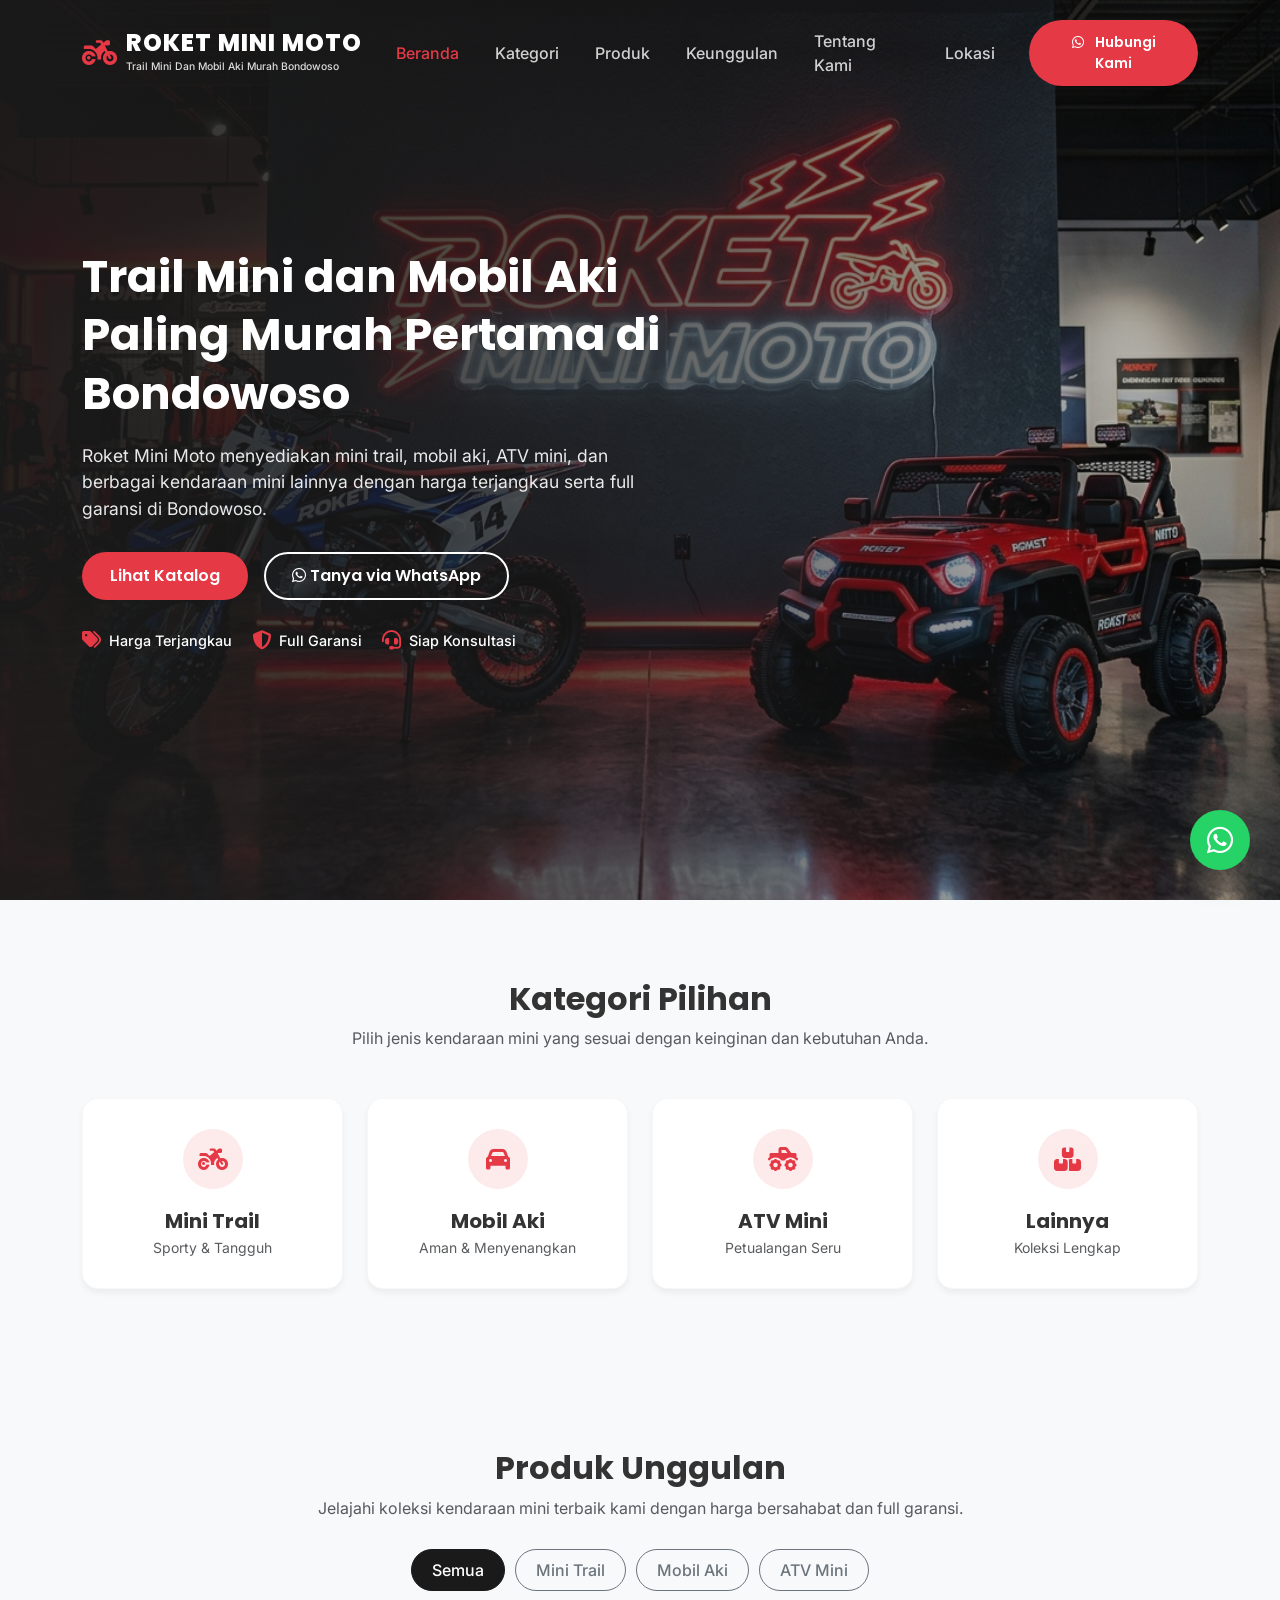
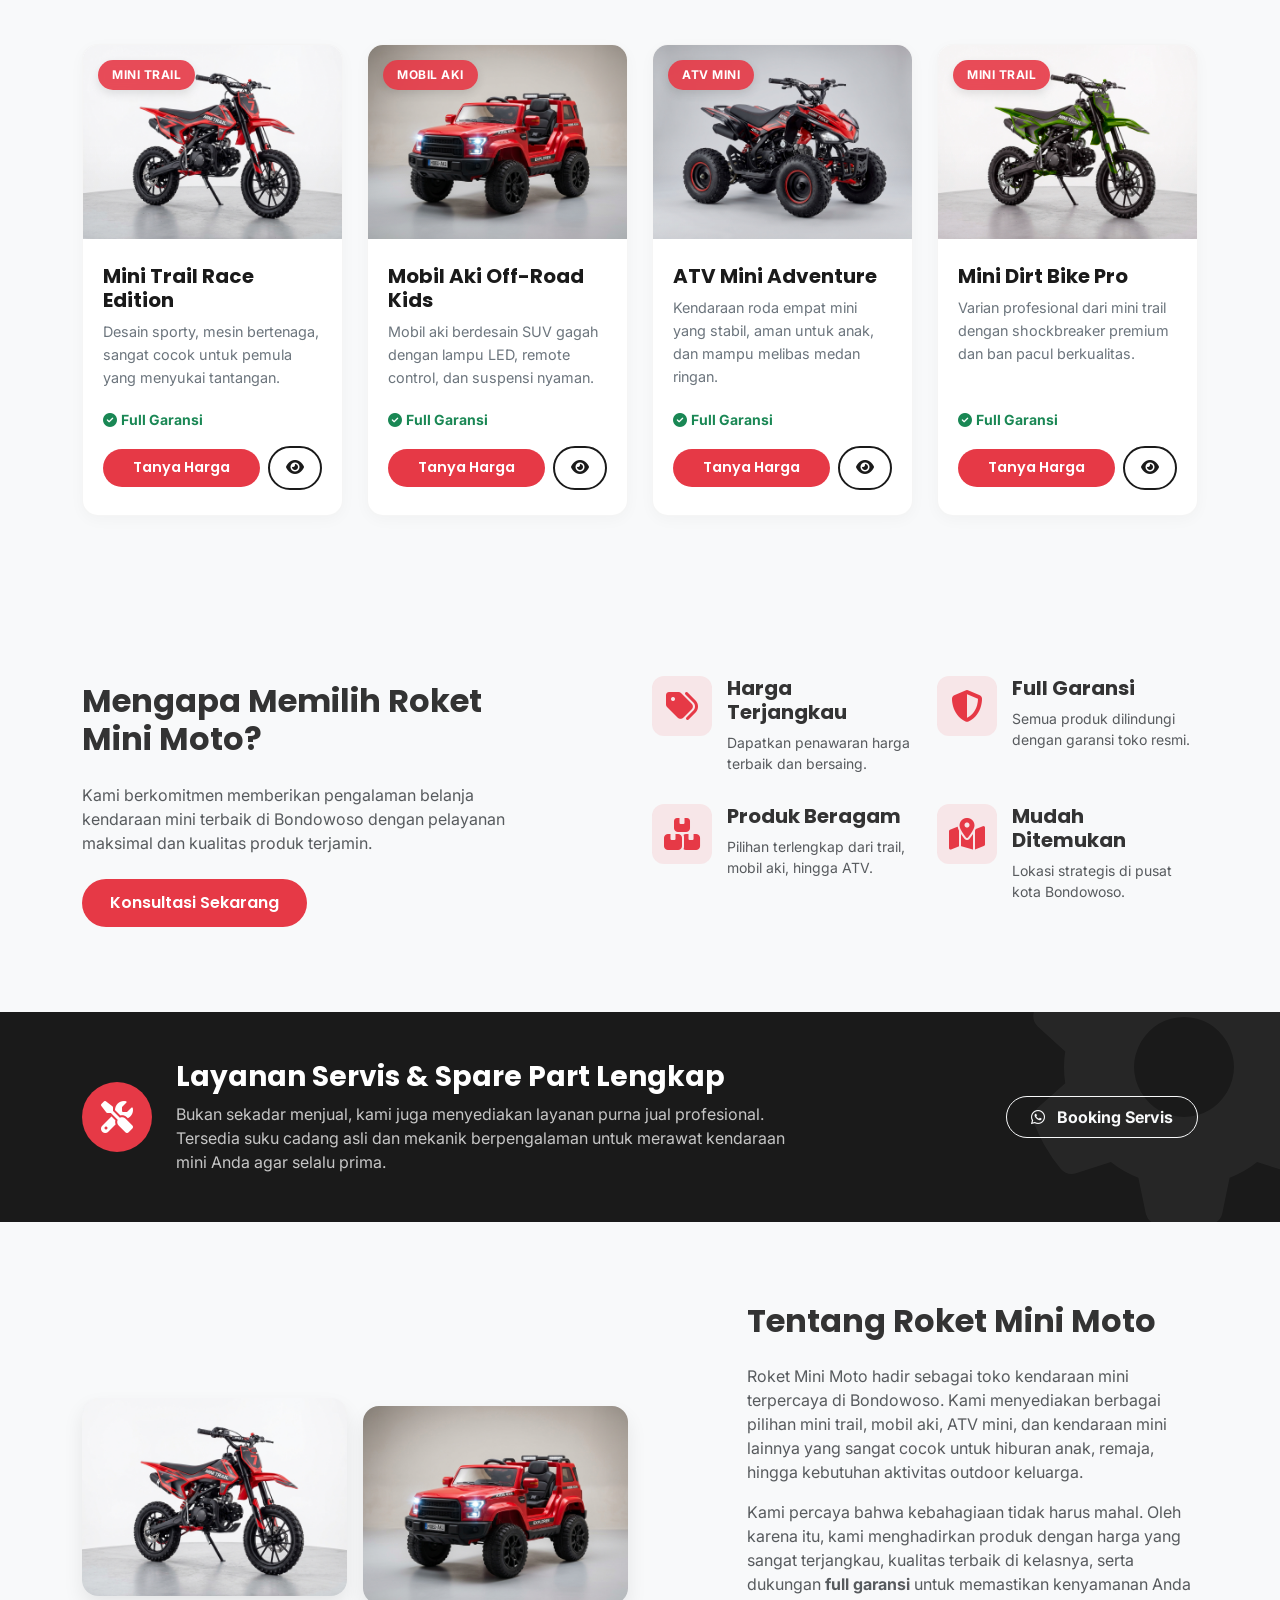
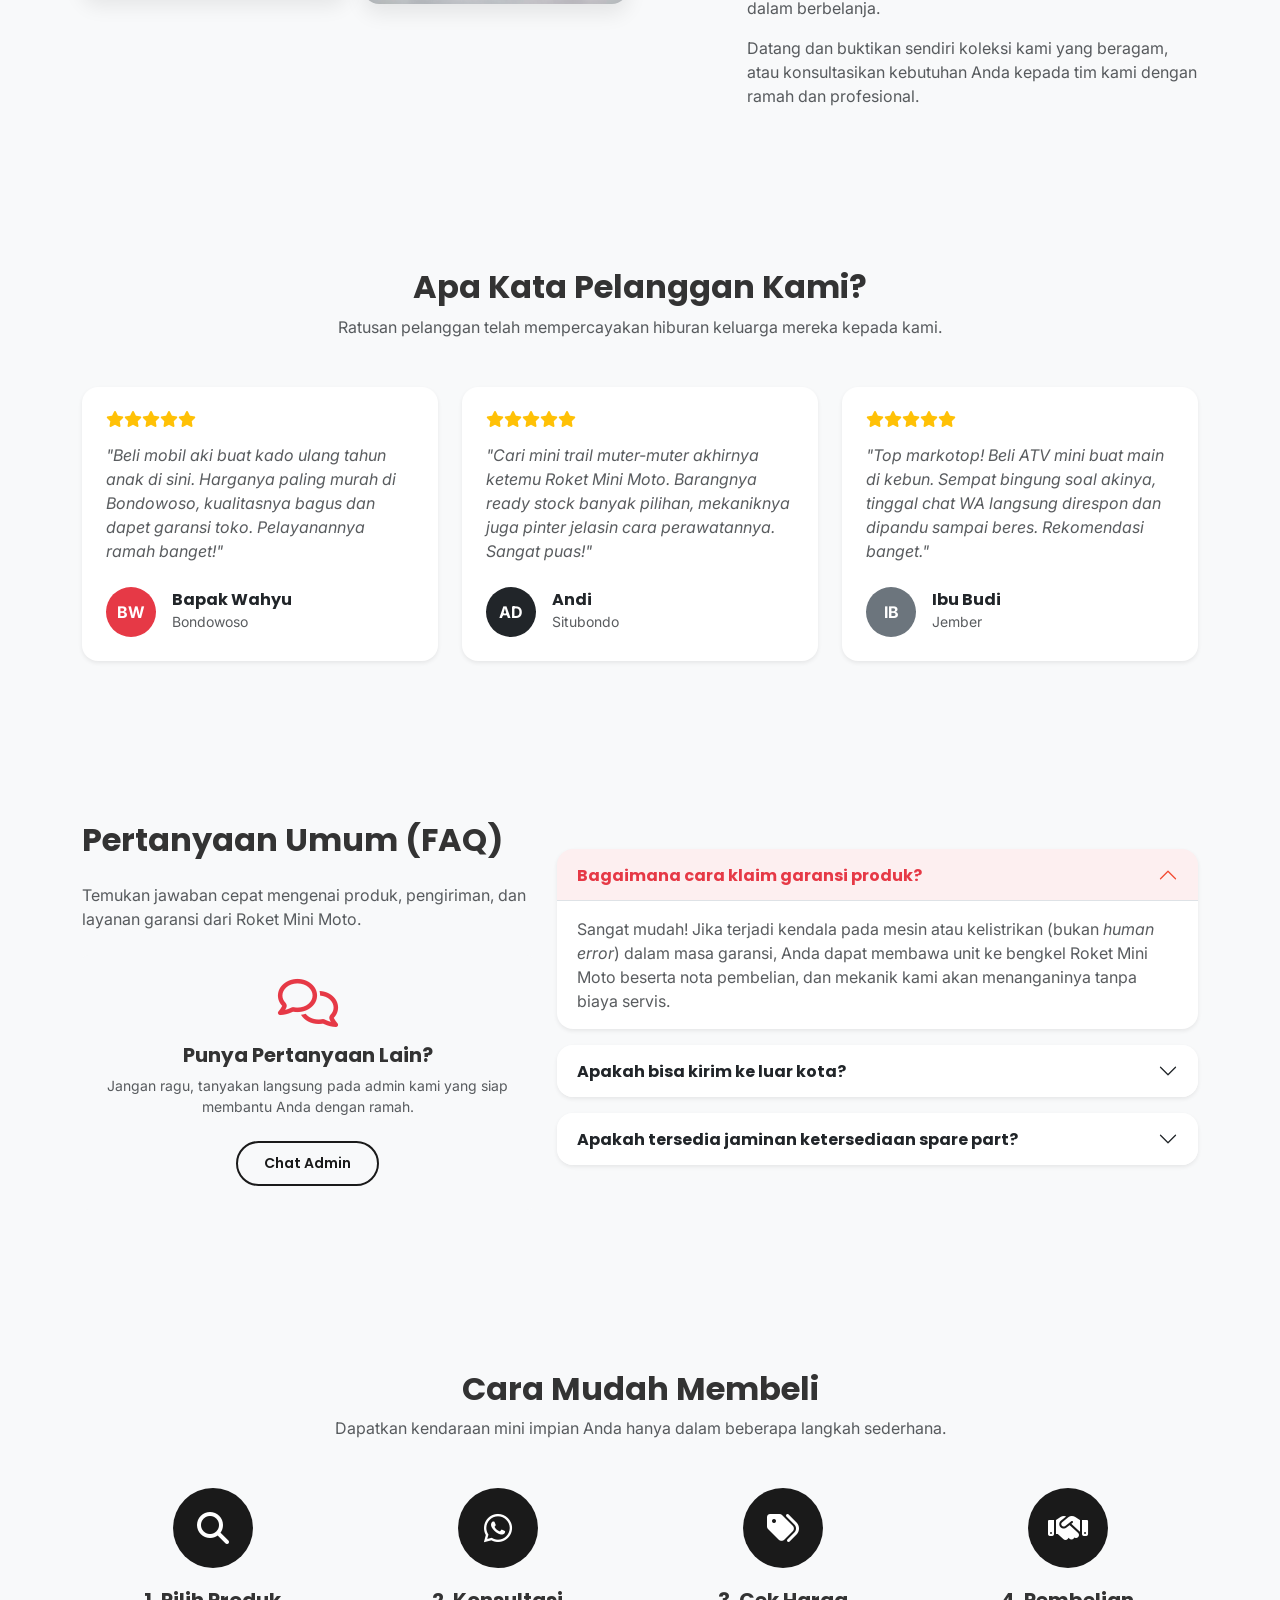
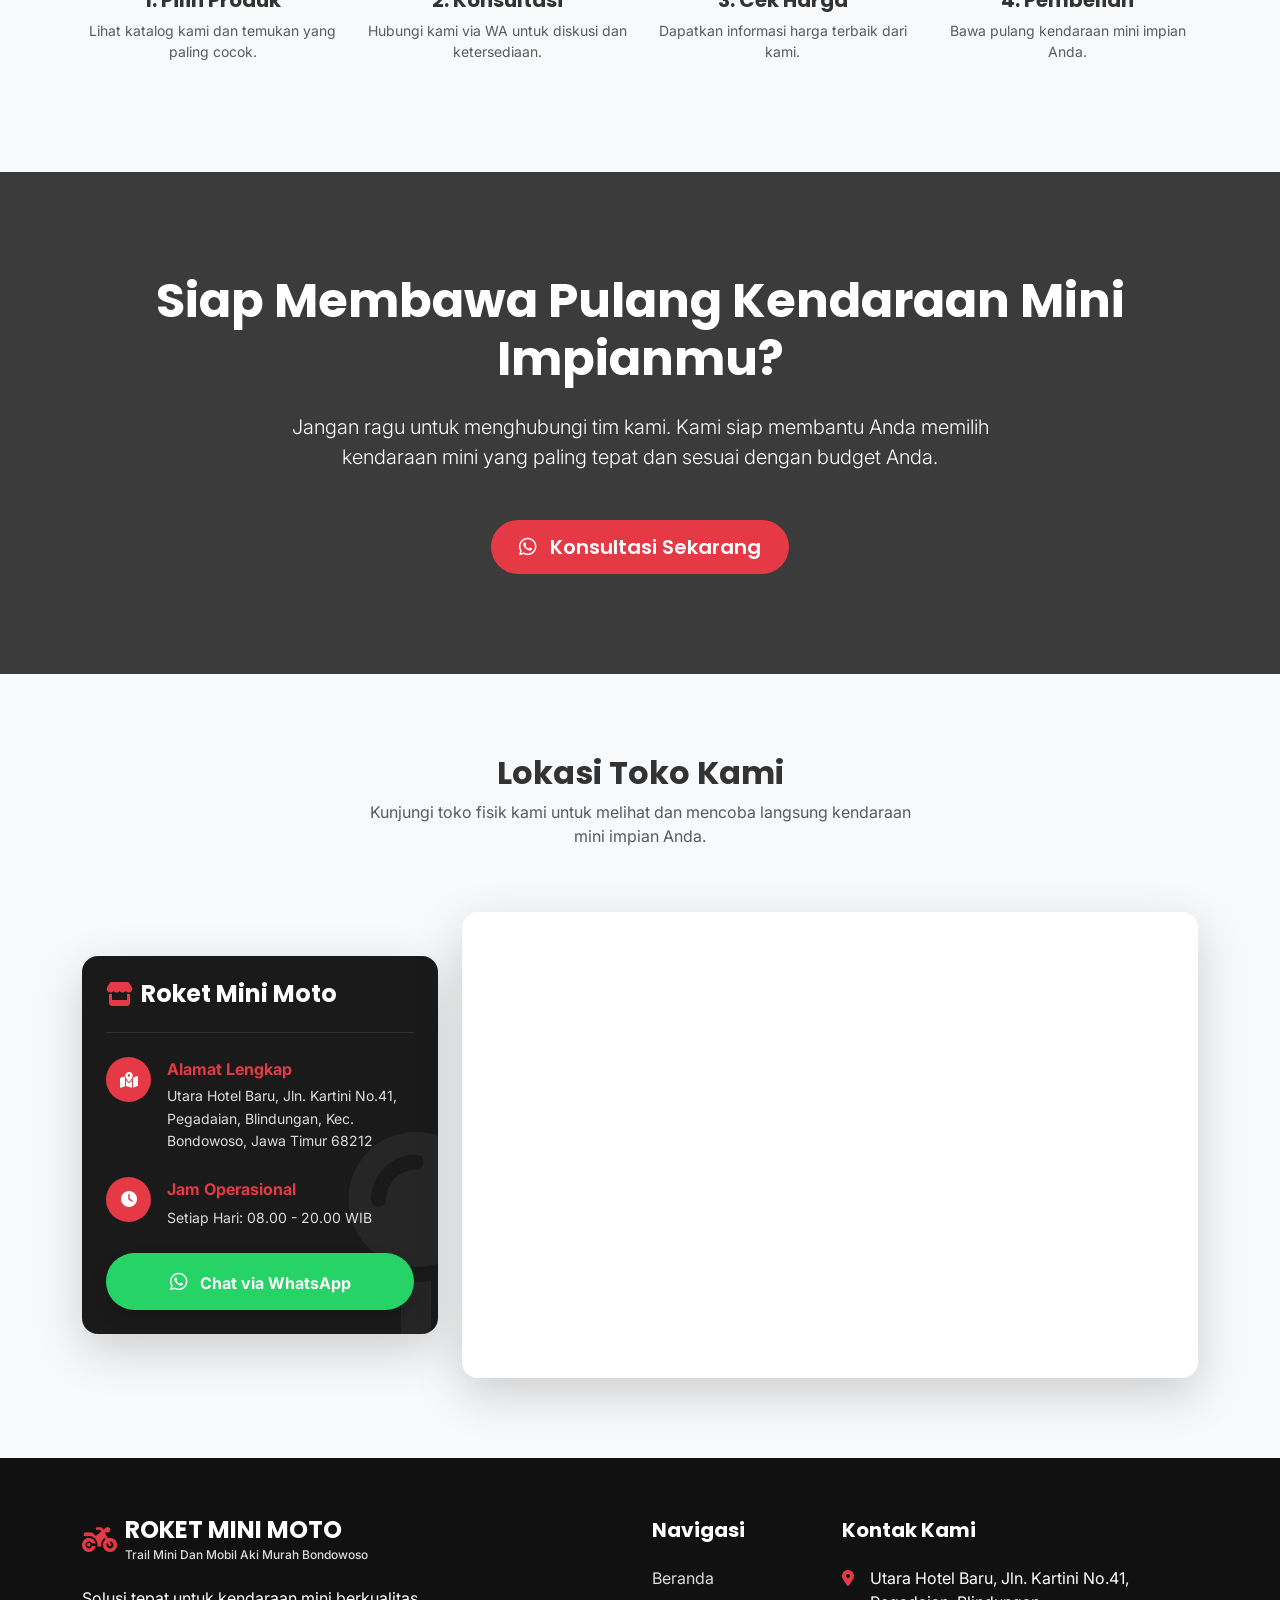
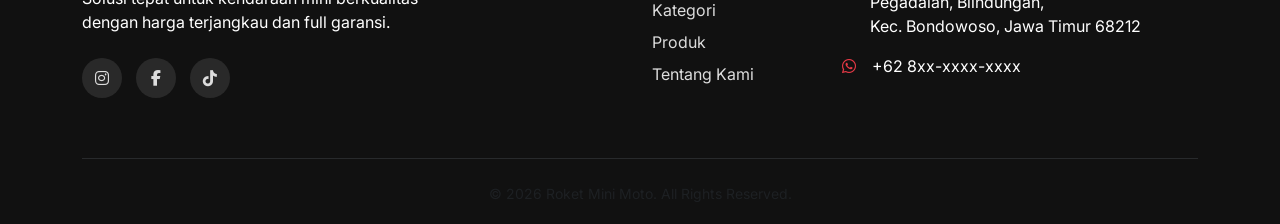
==== commit e440bcee: "Upgrade location card design to premium dark theme and add map border" ====
--- a/index.html
+++ b/index.html
@@ -185,7 +185,7 @@
                             <div class="d-flex justify-content-between align-items-center">
                                 <!-- WhatsApp Placeholder: 628xxxxxxxxxx -->
                                 <a href="https://wa.me/628xxxxxxxxxx?text=Halo%20min,%20saya%20mau%20tanya%20harga%20untuk%20Mini%20Trail%20Race%20Edition" target="_blank" class="btn btn-primary-custom w-100 me-2 py-2" style="font-size: 0.9rem;">Tanya Harga</a>
-                                <button class="btn btn-outline-custom px-3 py-2 btn-detail" data-bs-toggle="modal" data-bs-target="#productModal" title="Lihat Detail"><i class="fa-solid fa-eye"></i></button>
+                                <a href="detail-produk.html?id=mini-trail-50cc" class="btn btn-outline-custom px-3 py-2 btn-detail" title="Lihat Detail"><i class="fa-solid fa-eye"></i></a>
                             </div>
                         </div>
                     </div>
@@ -206,7 +206,7 @@
                             </div>
                             <div class="d-flex justify-content-between align-items-center">
                                 <a href="https://wa.me/628xxxxxxxxxx?text=Halo%20min,%20saya%20mau%20tanya%20harga%20untuk%20Mobil%20Aki%20Off-Road%20Kids" target="_blank" class="btn btn-primary-custom w-100 me-2 py-2" style="font-size: 0.9rem;">Tanya Harga</a>
-                                <button class="btn btn-outline-custom px-3 py-2 btn-detail" data-bs-toggle="modal" data-bs-target="#productModal"><i class="fa-solid fa-eye"></i></button>
+                                <a href="detail-produk.html?id=mobil-aki-rubicon" class="btn btn-outline-custom px-3 py-2 btn-detail" title="Lihat Detail"><i class="fa-solid fa-eye"></i></a>
                             </div>
                         </div>
                     </div>
@@ -227,7 +227,7 @@
                             </div>
                             <div class="d-flex justify-content-between align-items-center">
                                 <a href="https://wa.me/628xxxxxxxxxx?text=Halo%20min,%20saya%20mau%20tanya%20harga%20untuk%20ATV%20Mini%20Adventure" target="_blank" class="btn btn-primary-custom w-100 me-2 py-2" style="font-size: 0.9rem;">Tanya Harga</a>
-                                <button class="btn btn-outline-custom px-3 py-2 btn-detail" data-bs-toggle="modal" data-bs-target="#productModal"><i class="fa-solid fa-eye"></i></button>
+                                <a href="detail-produk.html?id=atv-mini-110cc" class="btn btn-outline-custom px-3 py-2 btn-detail" title="Lihat Detail"><i class="fa-solid fa-eye"></i></a>
                             </div>
                         </div>
                     </div>
@@ -248,7 +248,7 @@
                             </div>
                             <div class="d-flex justify-content-between align-items-center">
                                 <a href="https://wa.me/628xxxxxxxxxx?text=Halo%20min,%20saya%20mau%20tanya%20harga%20untuk%20Mini%20Dirt%20Bike%20Pro" target="_blank" class="btn btn-primary-custom w-100 me-2 py-2" style="font-size: 0.9rem;">Tanya Harga</a>
-                                <button class="btn btn-outline-custom px-3 py-2 btn-detail" data-bs-toggle="modal" data-bs-target="#productModal"><i class="fa-solid fa-eye"></i></button>
+                                <a href="detail-produk.html?id=mini-trail-50cc" class="btn btn-outline-custom px-3 py-2 btn-detail" title="Lihat Detail"><i class="fa-solid fa-eye"></i></a>
                             </div>
                         </div>
                     </div>
@@ -316,7 +316,7 @@
         <div class="container position-relative" style="z-index: 2;">
             <div class="row align-items-center">
                 <div class="col-lg-8 mb-4 mb-lg-0">
-                    <div class="d-flex align-items-center gap-4 reveal">
+                    <div class="d-flex flex-column flex-lg-row align-items-start align-items-lg-center gap-3 gap-lg-4 reveal">
                         <div class="bg-primary text-white rounded-circle d-flex align-items-center justify-content-center" style="width: 70px; height: 70px; flex-shrink: 0; background-color: var(--primary-color) !important;">
                             <i class="fa-solid fa-screwdriver-wrench fs-2"></i>
                         </div>
@@ -326,7 +326,7 @@
                         </div>
                     </div>
                 </div>
-                <div class="col-lg-4 text-center text-lg-end reveal mt-4 mt-lg-0">
+                <div class="col-lg-4 text-start text-lg-end reveal mt-4 mt-lg-0">
                     <!-- WhatsApp Number Placeholder: 628xxxxxxxxxx -->
                     <a href="https://wa.me/628xxxxxxxxxx?text=Halo,%20saya%20mau%20tanya%20layanan%20servis%20dan%20spare%20part" target="_blank" class="btn btn-outline-light rounded-pill px-4 py-2 fw-bold">
                         <i class="fa-brands fa-whatsapp me-2"></i> Booking Servis
@@ -540,28 +540,55 @@
         </div>
     </section>
 
-    <!-- Section Lokasi -->
-    <section id="lokasi" class="section-padding">
-        <div class="container">
+    <!-- Section Lokasi (Maps) -->
+    <section class="section-padding bg-light-custom">
+        <div class="container">
+            <div class="row text-center mb-5 reveal">
+                <div class="col-lg-6 mx-auto">
+                    <h2 class="fw-bold">Lokasi Toko Kami</h2>
+                    <p class="text-muted">Kunjungi toko fisik kami untuk melihat dan mencoba langsung kendaraan mini impian Anda.</p>
+                </div>
+            </div>
             <div class="row align-items-center">
-                <div class="col-lg-4 mb-5 mb-lg-0">
-                    <h2 class="fw-bold mb-4">Kunjungi Toko Kami</h2>
-                    <div class="card border-0 shadow-sm p-4 mb-4" style="border-radius: var(--border-radius);">
-                        <h4 class="fw-bold text-primary-custom mb-3">Roket Mini Moto</h4>
-                        <div class="d-flex align-items-start mb-3">
-                            <i class="fa-solid fa-location-dot text-primary-custom mt-1 me-3 fs-5"></i>
-                            <p class="mb-0 text-muted">Utara Hotel Baru, Jln. Kartini No.41, Pegadaian, Blindungan, Kec. Bondowoso, Kabupaten Bondowoso, Jawa Timur 68212</p>
-                        </div>
-                        <!-- Placeholder Maps Link -->
-                        <a href="https://maps.google.com" target="_blank" class="btn btn-outline-custom w-100 mt-2">
-                            <i class="fa-solid fa-map-location-dot me-2"></i> Buka di Google Maps
-                        </a>
-                    </div>
-                </div>
-                <div class="col-lg-8">
-                    <div class="map-container">
-                        <!-- Google Maps Embed Link -->
-                        <iframe src="https://www.google.com/maps/embed?pb=!1m18!1m12!1m3!1d814.9317170278854!2d113.82372810864346!3d-7.9105452155397495!2m3!1f0!2f0!3f0!3m2!1i1024!2i768!4f13.1!3m3!1m2!1s0x2dd6dde6cb9cf9a9%3A0x12b6ad7fa0f55022!2sTRAIL%20Mini%20MURAH%20Bondowoso.toko%20sepeda%20listrik.bengkel%20sepeda%20listrik!5e0!3m2!1sid!2sid!4v1784932303504!5m2!1sid!2sid" width="100%" height="400" style="border:0;" allowfullscreen="" loading="lazy" referrerpolicy="strict-origin-when-cross-origin"></iframe>
+                <div class="col-lg-4 mb-5 mb-lg-0 reveal">
+                    <div class="card border-0 shadow-lg p-4 bg-dark-custom text-white position-relative overflow-hidden" style="border-radius: var(--border-radius);">
+                        <!-- Decorative bg icon -->
+                        <i class="fa-solid fa-map-pin position-absolute" style="font-size: 15rem; right: -15%; bottom: -10%; opacity: 0.05; color: white;"></i>
+                        
+                        <div class="position-relative" style="z-index: 2;">
+                            <h4 class="fw-bold mb-4 d-flex align-items-center">
+                                <i class="fa-solid fa-store text-primary-custom me-2"></i> Roket Mini Moto
+                            </h4>
+                            <hr class="border-secondary mb-4">
+                            <ul class="list-unstyled mb-4">
+                                <li class="d-flex mb-4">
+                                    <div class="bg-primary text-white rounded-circle d-flex align-items-center justify-content-center me-3 flex-shrink-0" style="width: 45px; height: 45px;">
+                                        <i class="fa-solid fa-map-location-dot"></i>
+                                    </div>
+                                    <div>
+                                        <strong class="d-block mb-1 text-primary-custom">Alamat Lengkap</strong>
+                                        <span class="small" style="color: rgba(255,255,255,0.85); line-height: 1.6; display: block;">Utara Hotel Baru, Jln. Kartini No.41, Pegadaian, Blindungan, Kec. Bondowoso, Jawa Timur 68212</span>
+                                    </div>
+                                </li>
+                                <li class="d-flex mb-4">
+                                    <div class="bg-primary text-white rounded-circle d-flex align-items-center justify-content-center me-3 flex-shrink-0" style="width: 45px; height: 45px;">
+                                        <i class="fa-solid fa-clock"></i>
+                                    </div>
+                                    <div>
+                                        <strong class="d-block mb-1 text-primary-custom">Jam Operasional</strong>
+                                        <span class="small" style="color: rgba(255,255,255,0.85);">Setiap Hari: 08.00 - 20.00 WIB</span>
+                                    </div>
+                                </li>
+                            </ul>
+                            <a href="https://wa.me/628xxxxxxxxxx" target="_blank" class="btn w-100 fw-bold py-3 rounded-pill shadow" style="background-color: #25d366; color: white; border: none; transition: transform 0.3s ease;" onmouseover="this.style.transform='scale(1.05)'" onmouseout="this.style.transform='scale(1)'">
+                                <i class="fa-brands fa-whatsapp fs-5 me-2 align-middle"></i> <span class="align-middle">Chat via WhatsApp</span>
+                            </a>
+                        </div>
+                    </div>
+                </div>
+                <div class="col-lg-8 reveal" style="transition-delay: 200ms;">
+                    <div class="card border-0 shadow-lg p-2 bg-white" style="border-radius: var(--border-radius);">
+                        <iframe src="https://www.google.com/maps/embed?pb=!1m18!1m12!1m3!1d814.9317170278854!2d113.82372810864346!3d-7.9105452155397495!2m3!1f0!2f0!3f0!3m2!1i1024!2i768!4f13.1!3m3!1m2!1s0x2dd6dde6cb9cf9a9%3A0x12b6ad7fa0f55022!2sTRAIL%20Mini%20MURAH%20Bondowoso.toko%20sepeda%20listrik.bengkel%20sepeda%20listrik!5e0!3m2!1sid!2sid!4v1784932303504!5m2!1sid!2sid" width="100%" height="450" style="border:0; border-radius: calc(var(--border-radius) - 4px);" allowfullscreen="" loading="lazy" referrerpolicy="strict-origin-when-cross-origin"></iframe>
                     </div>
                 </div>
             </div>
@@ -623,40 +650,7 @@
         <i class="fa-brands fa-whatsapp"></i>
     </a>
 
-    <!-- Product Detail Modal -->
-    <div class="modal fade" id="productModal" tabindex="-1" aria-labelledby="productModalLabel" aria-hidden="true">
-        <div class="modal-dialog modal-dialog-centered modal-lg">
-            <div class="modal-content border-0" style="border-radius: var(--border-radius); overflow: hidden;">
-                <div class="modal-header border-0 pb-0">
-                    <button type="button" class="btn-close" data-bs-dismiss="modal" aria-label="Close"></button>
-                </div>
-                <div class="modal-body p-4 pt-1">
-                    <div class="row align-items-center">
-                        <div class="col-md-6 mb-4 mb-md-0">
-                            <img src="" id="modalProductImg" class="img-fluid rounded shadow-sm w-100" alt="Product Image">
-                        </div>
-                        <div class="col-md-6">
-                            <span class="badge bg-danger mb-2" id="modalProductCategory">Kategori</span>
-                            <h3 class="fw-bold mb-3" id="productModalLabel">Nama Produk</h3>
-                            <p class="text-muted mb-4" id="modalProductDesc">Deskripsi produk akan muncul di sini.</p>
-                            
-                            <div class="d-flex align-items-center mb-4 text-success fw-bold">
-                                <i class="fa-solid fa-check-circle me-2"></i> Garansi Resmi Toko
-                            </div>
-
-                            <div class="p-3 bg-light-custom rounded mb-4">
-                                <p class="mb-0 small text-muted"><i class="fa-solid fa-circle-info me-2 text-primary-custom"></i> Untuk mengetahui harga terbaru dan ketersediaan stok, silakan hubungi kami via WhatsApp.</p>
-                            </div>
-
-                            <a href="https://wa.me/628xxxxxxxxxx" target="_blank" class="btn btn-primary-custom w-100">
-                                <i class="fa-brands fa-whatsapp me-2"></i> Tanya via WhatsApp
-                            </a>
-                        </div>
-                    </div>
-                </div>
-            </div>
-        </div>
-    </div>
+
 
     <!-- Bootstrap JS Bundle with Popper -->
     <script src="https://cdn.jsdelivr.net/npm/bootstrap@5.3.0/dist/js/bootstrap.bundle.min.js"></script>
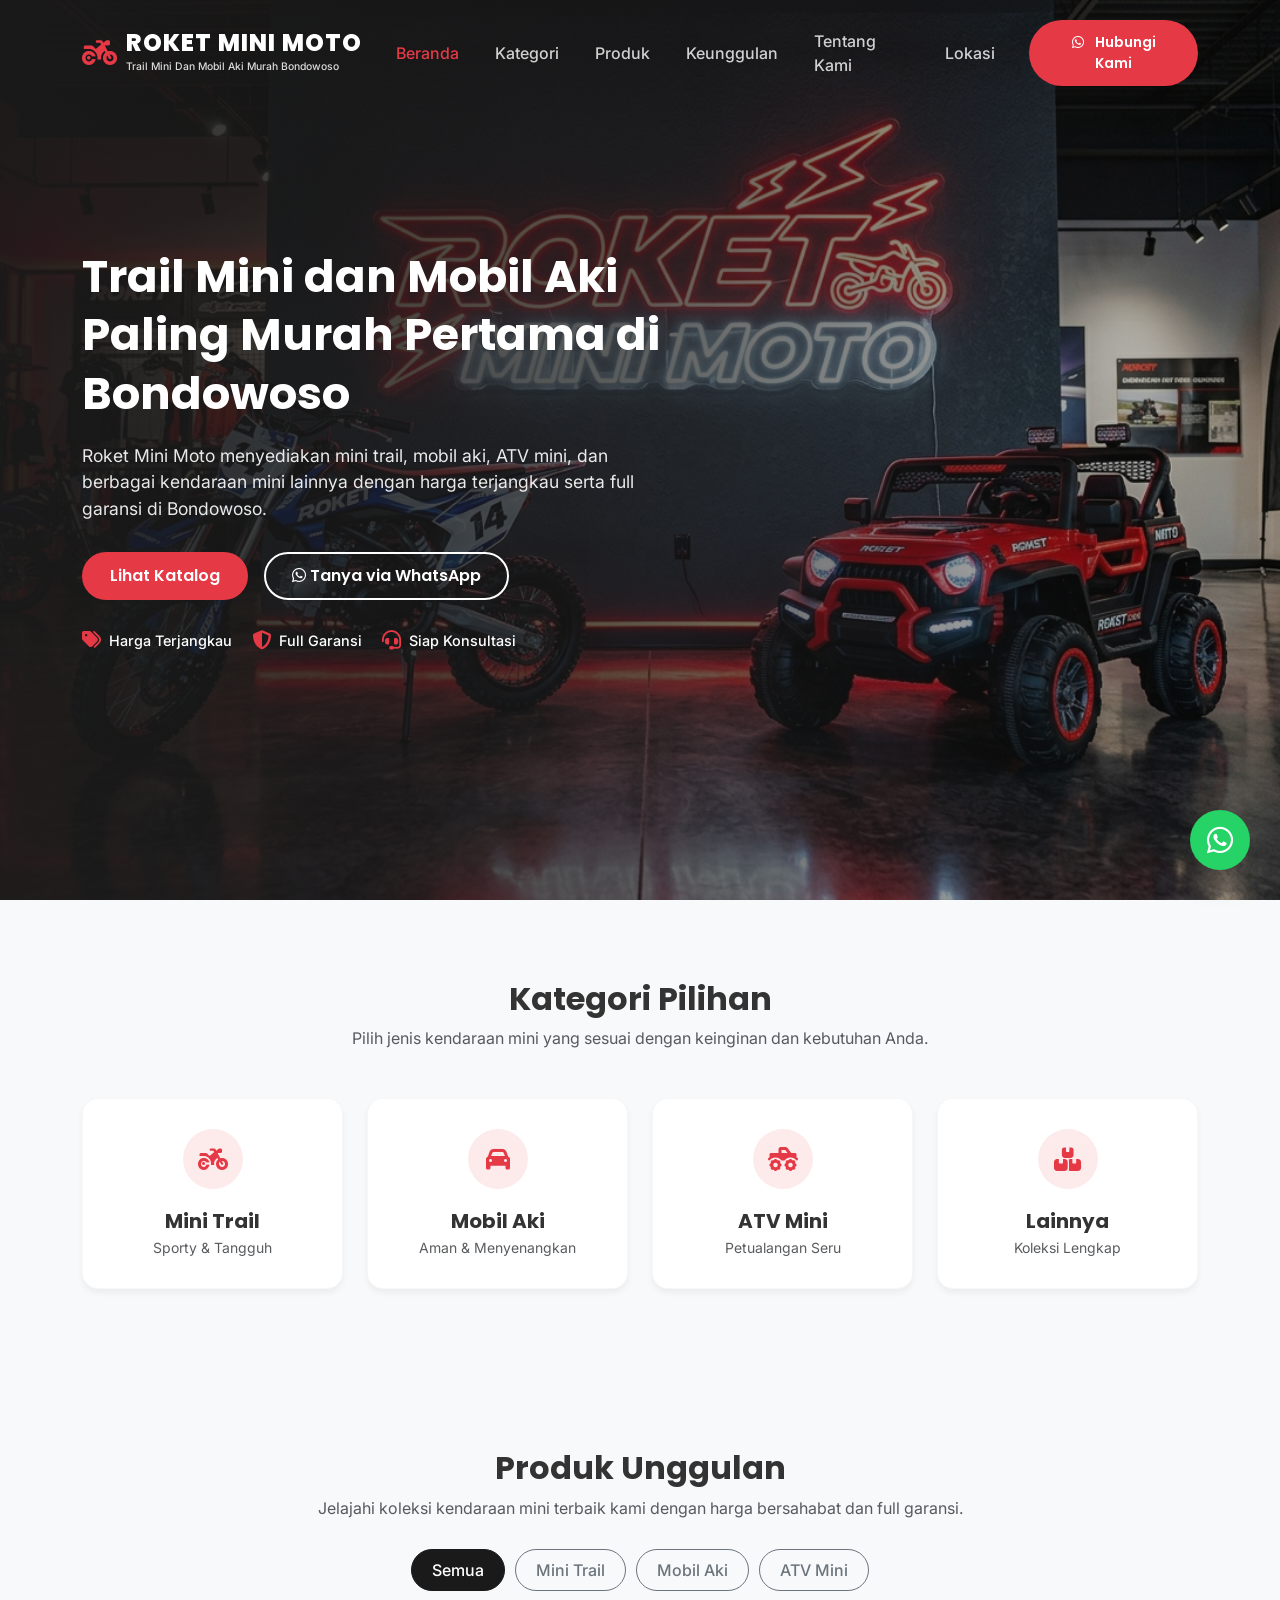
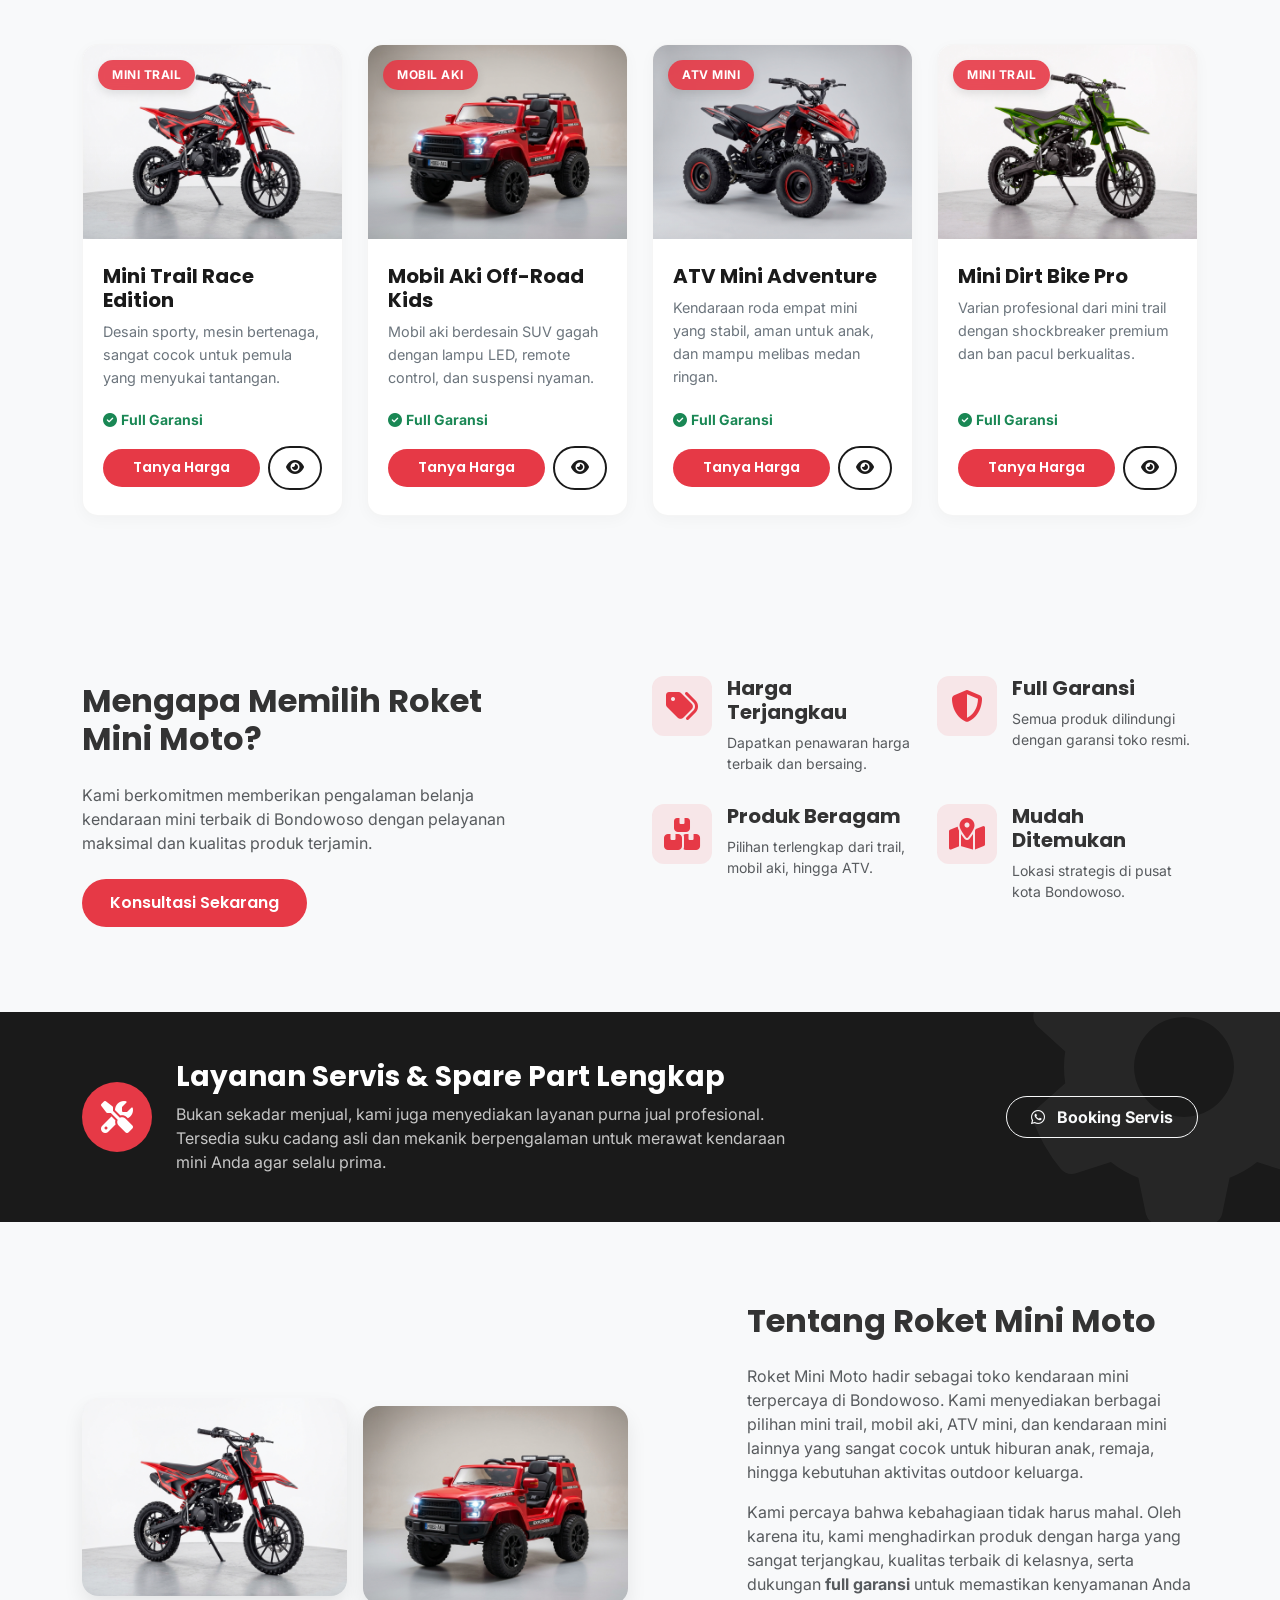
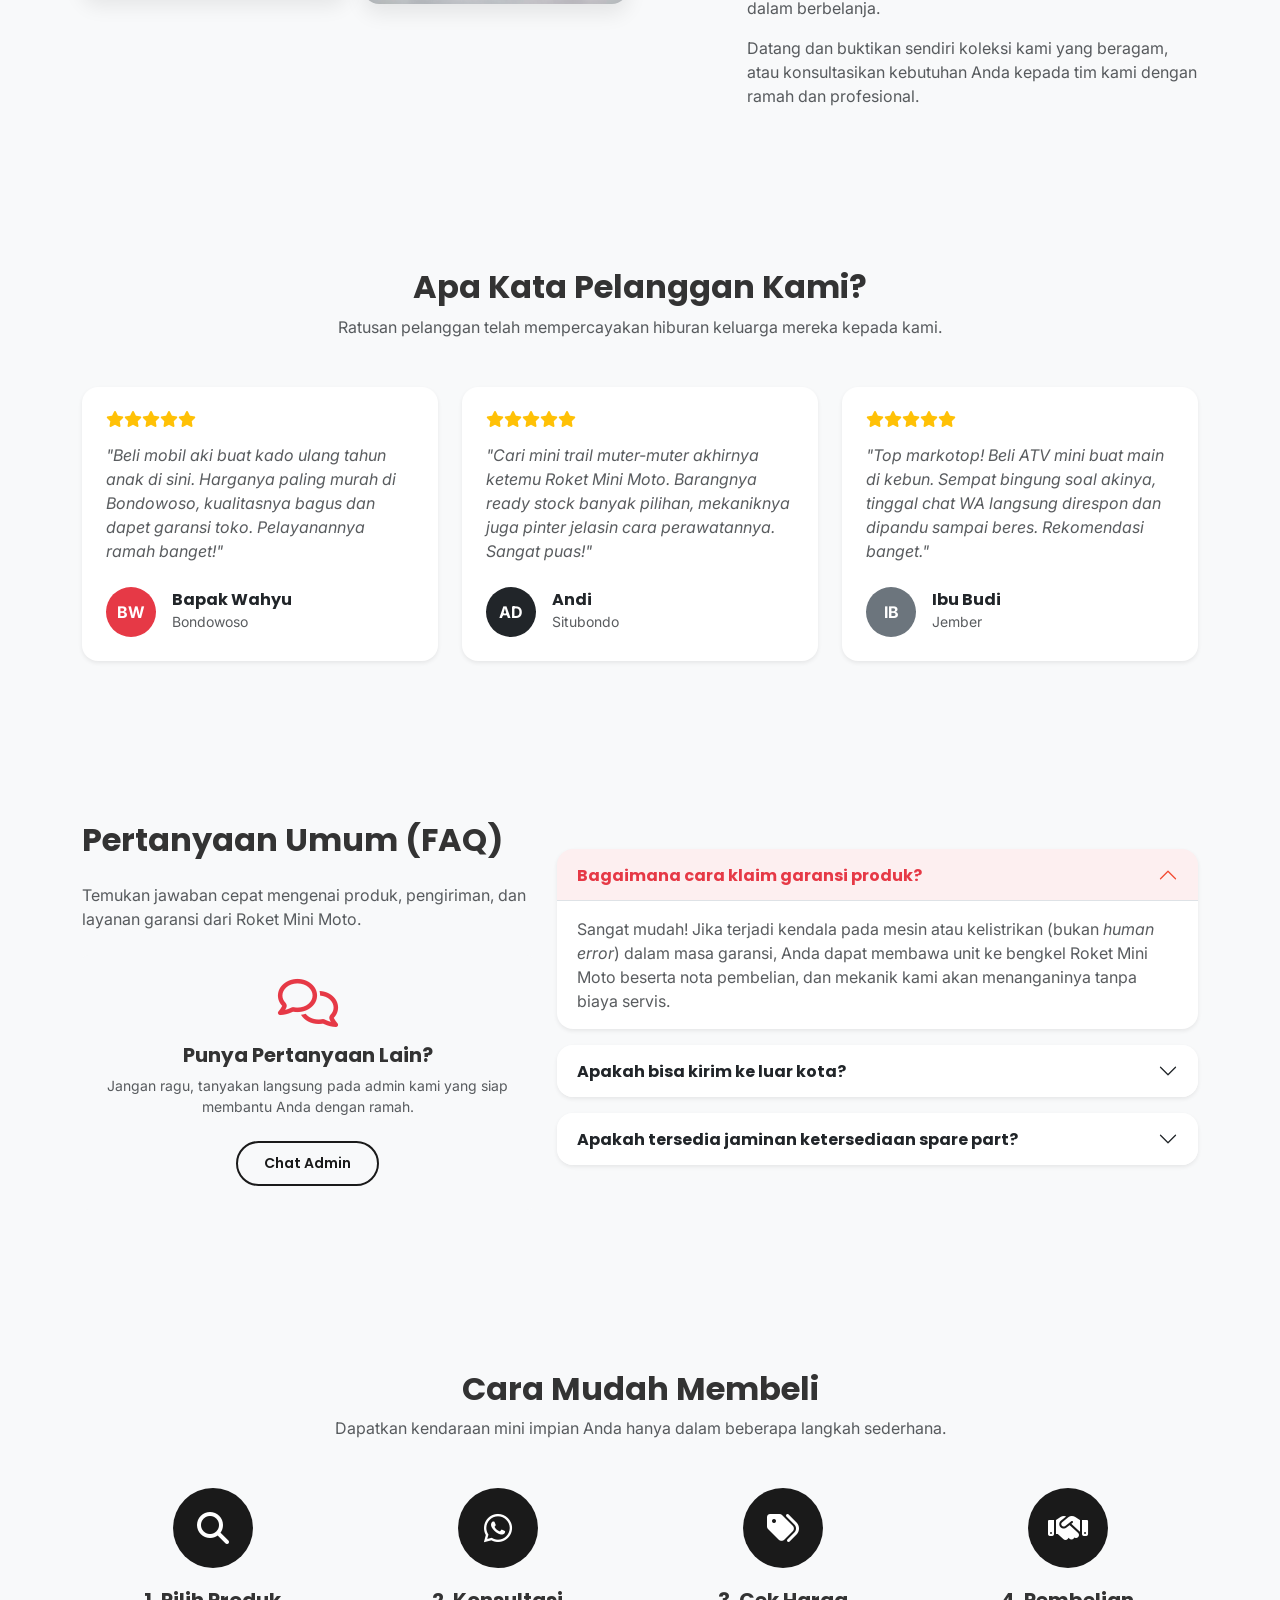
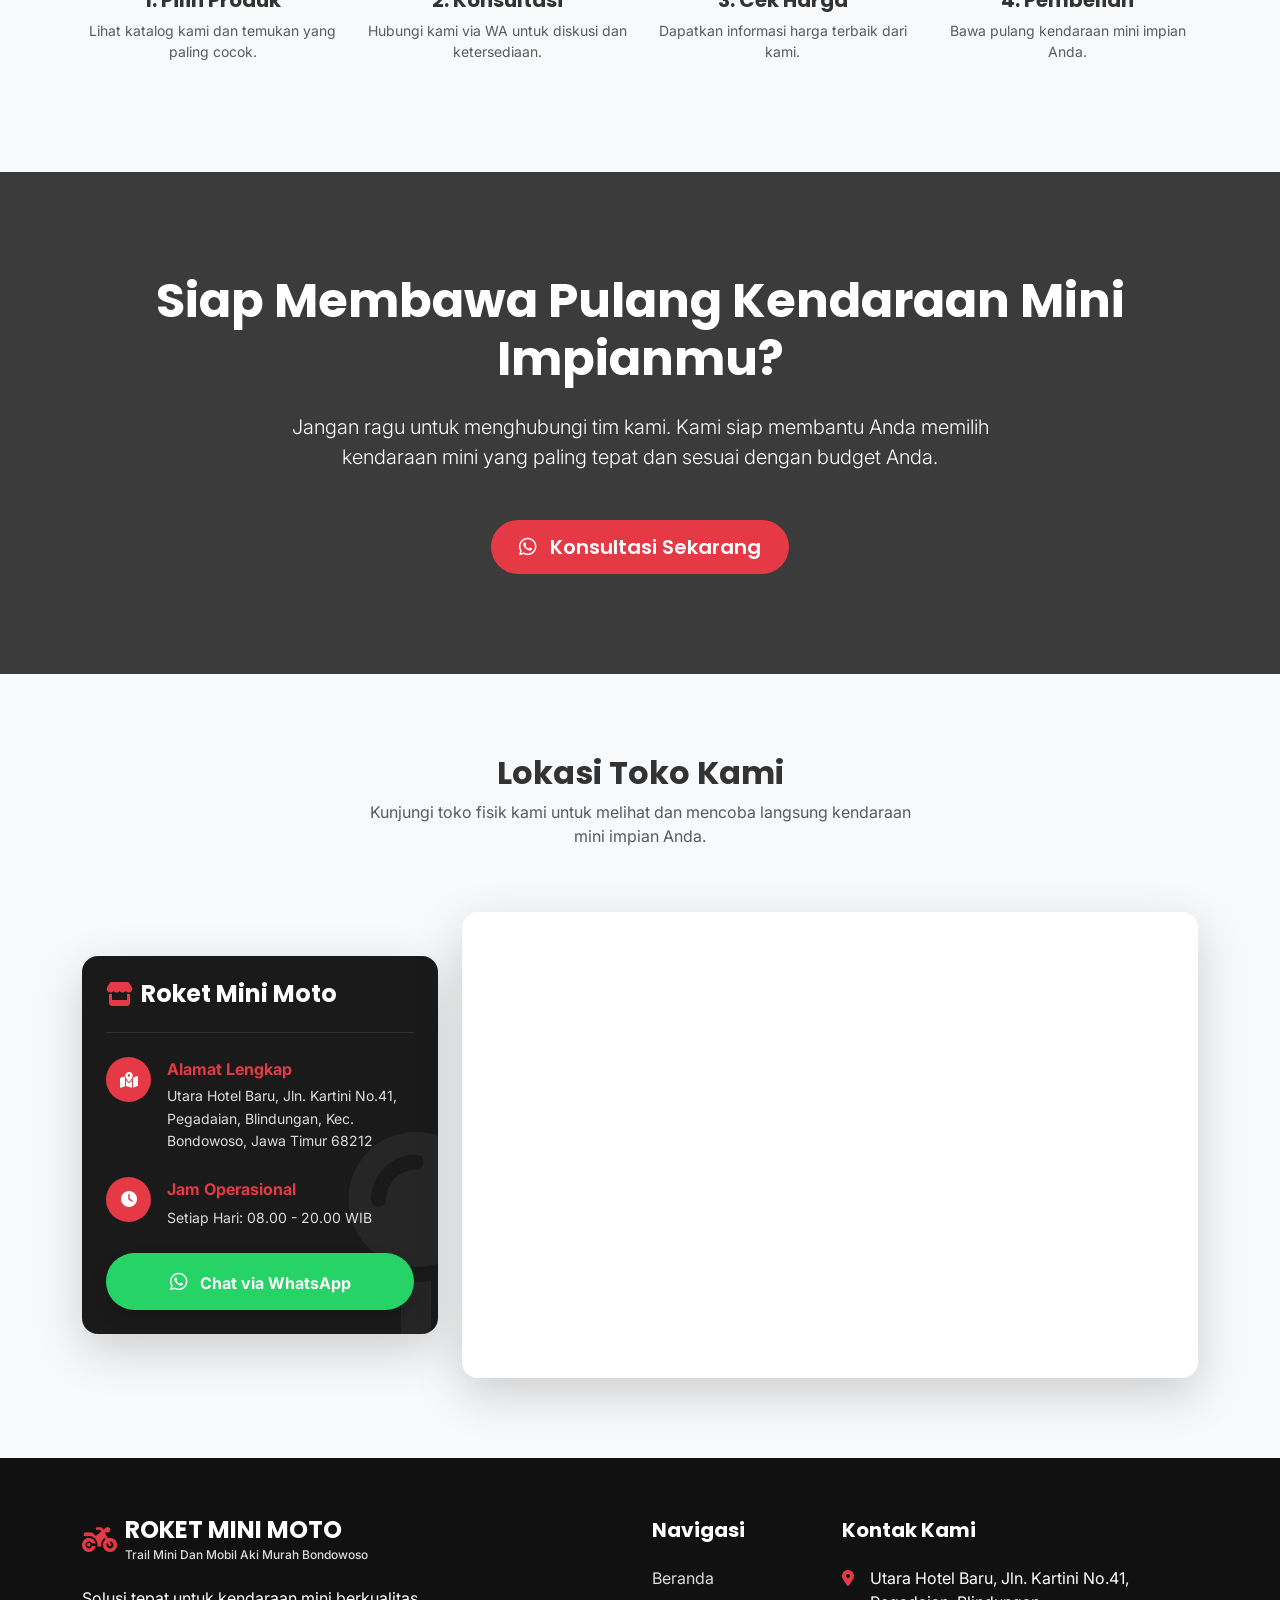
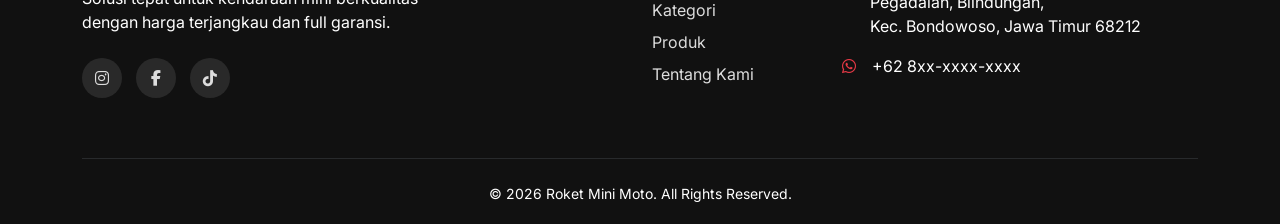
==== commit 2f4d66fa: "Change footer copyright text color to white" ====
--- a/index.html
+++ b/index.html
@@ -639,7 +639,7 @@
                 </div>
             </div>
             <hr class="border-secondary mt-5 mb-4">
-            <div class="text-center text-muted small">
+            <div class="text-center text-white small">
                 &copy; 2026 Roket Mini Moto. All Rights Reserved.
             </div>
         </div>
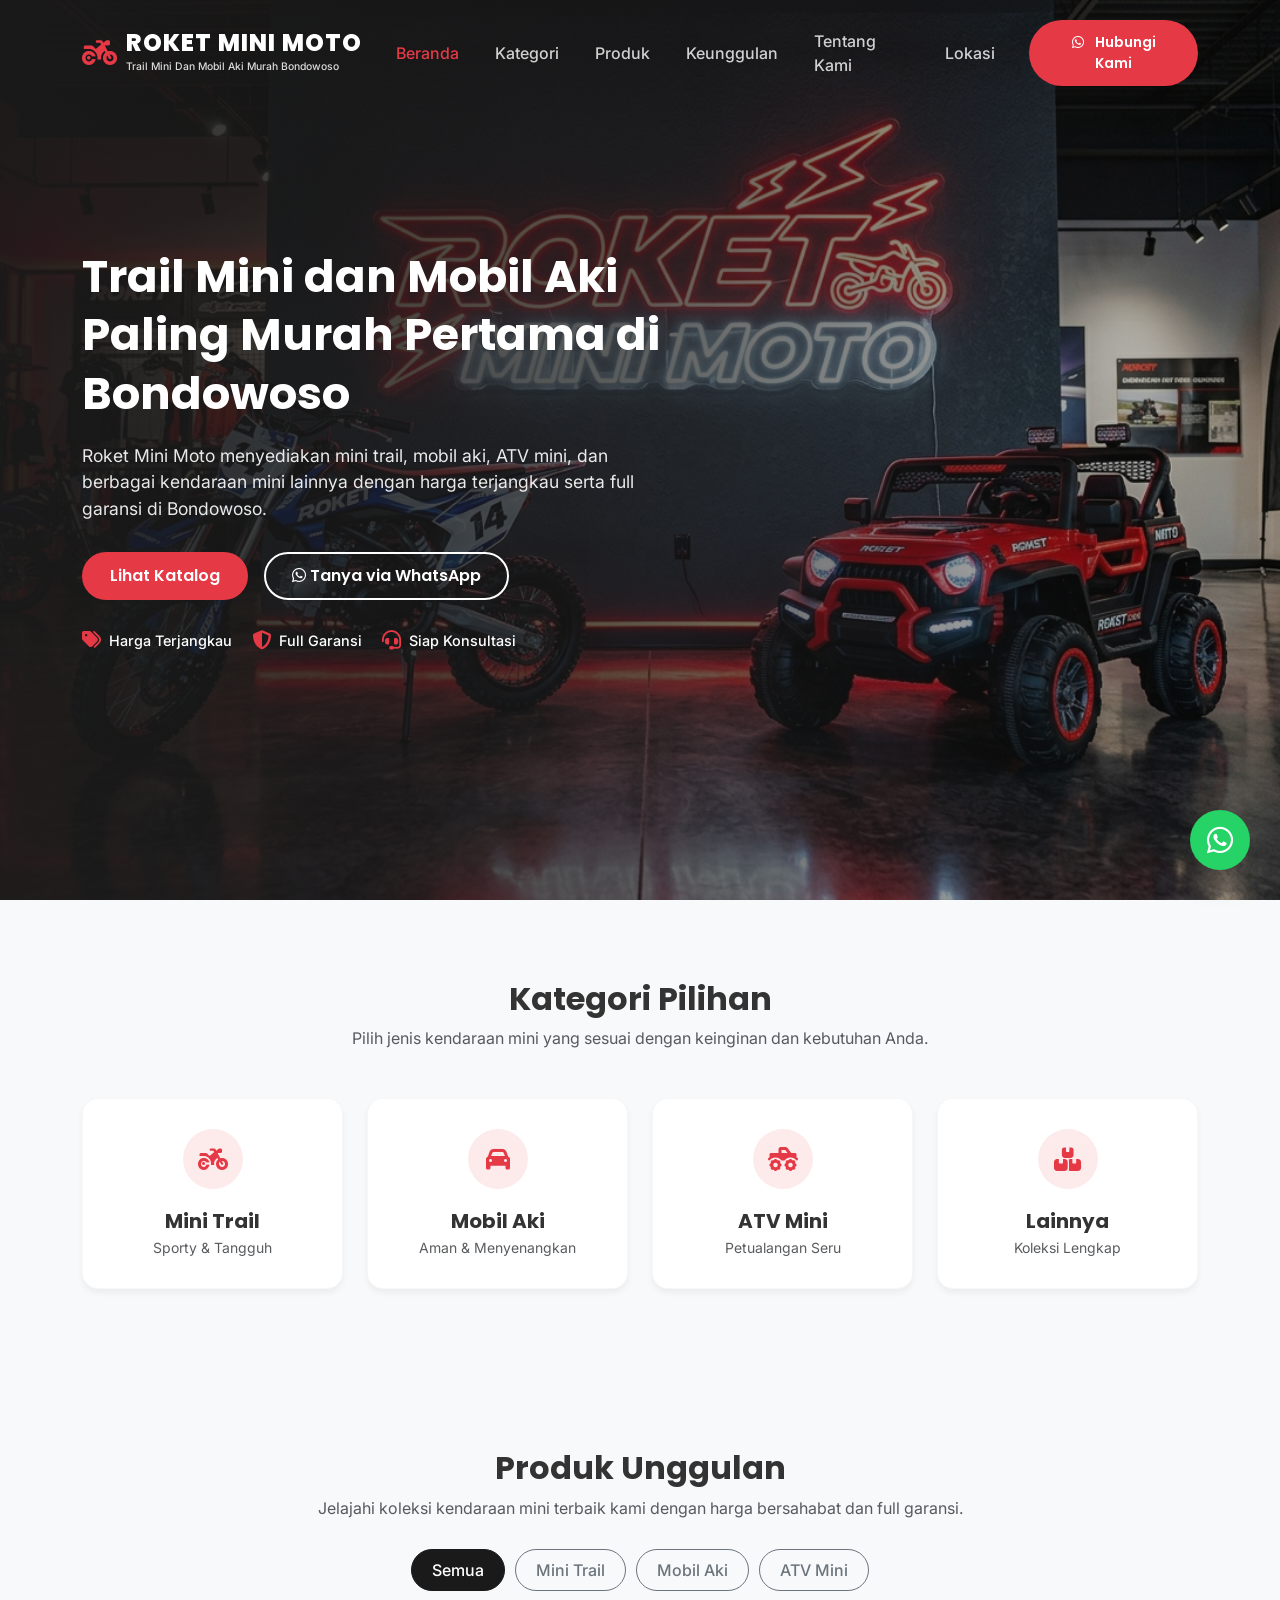
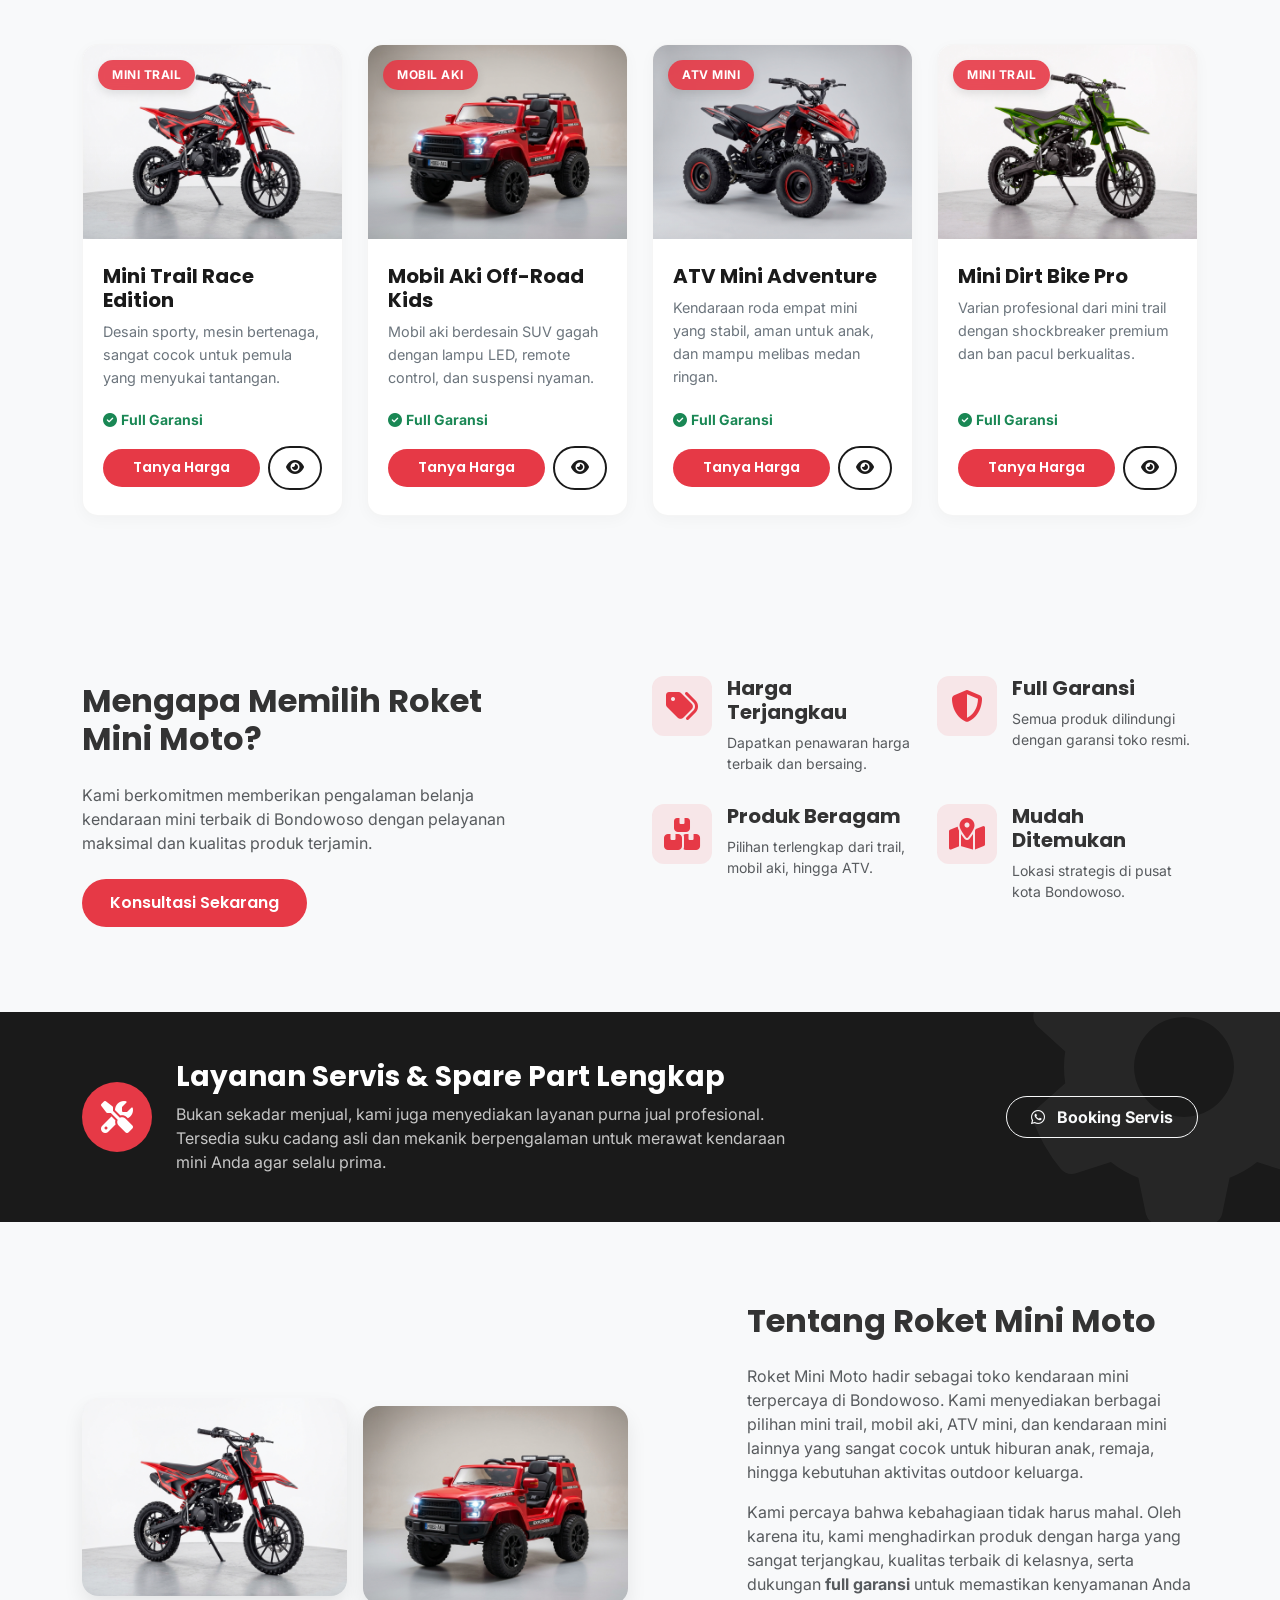
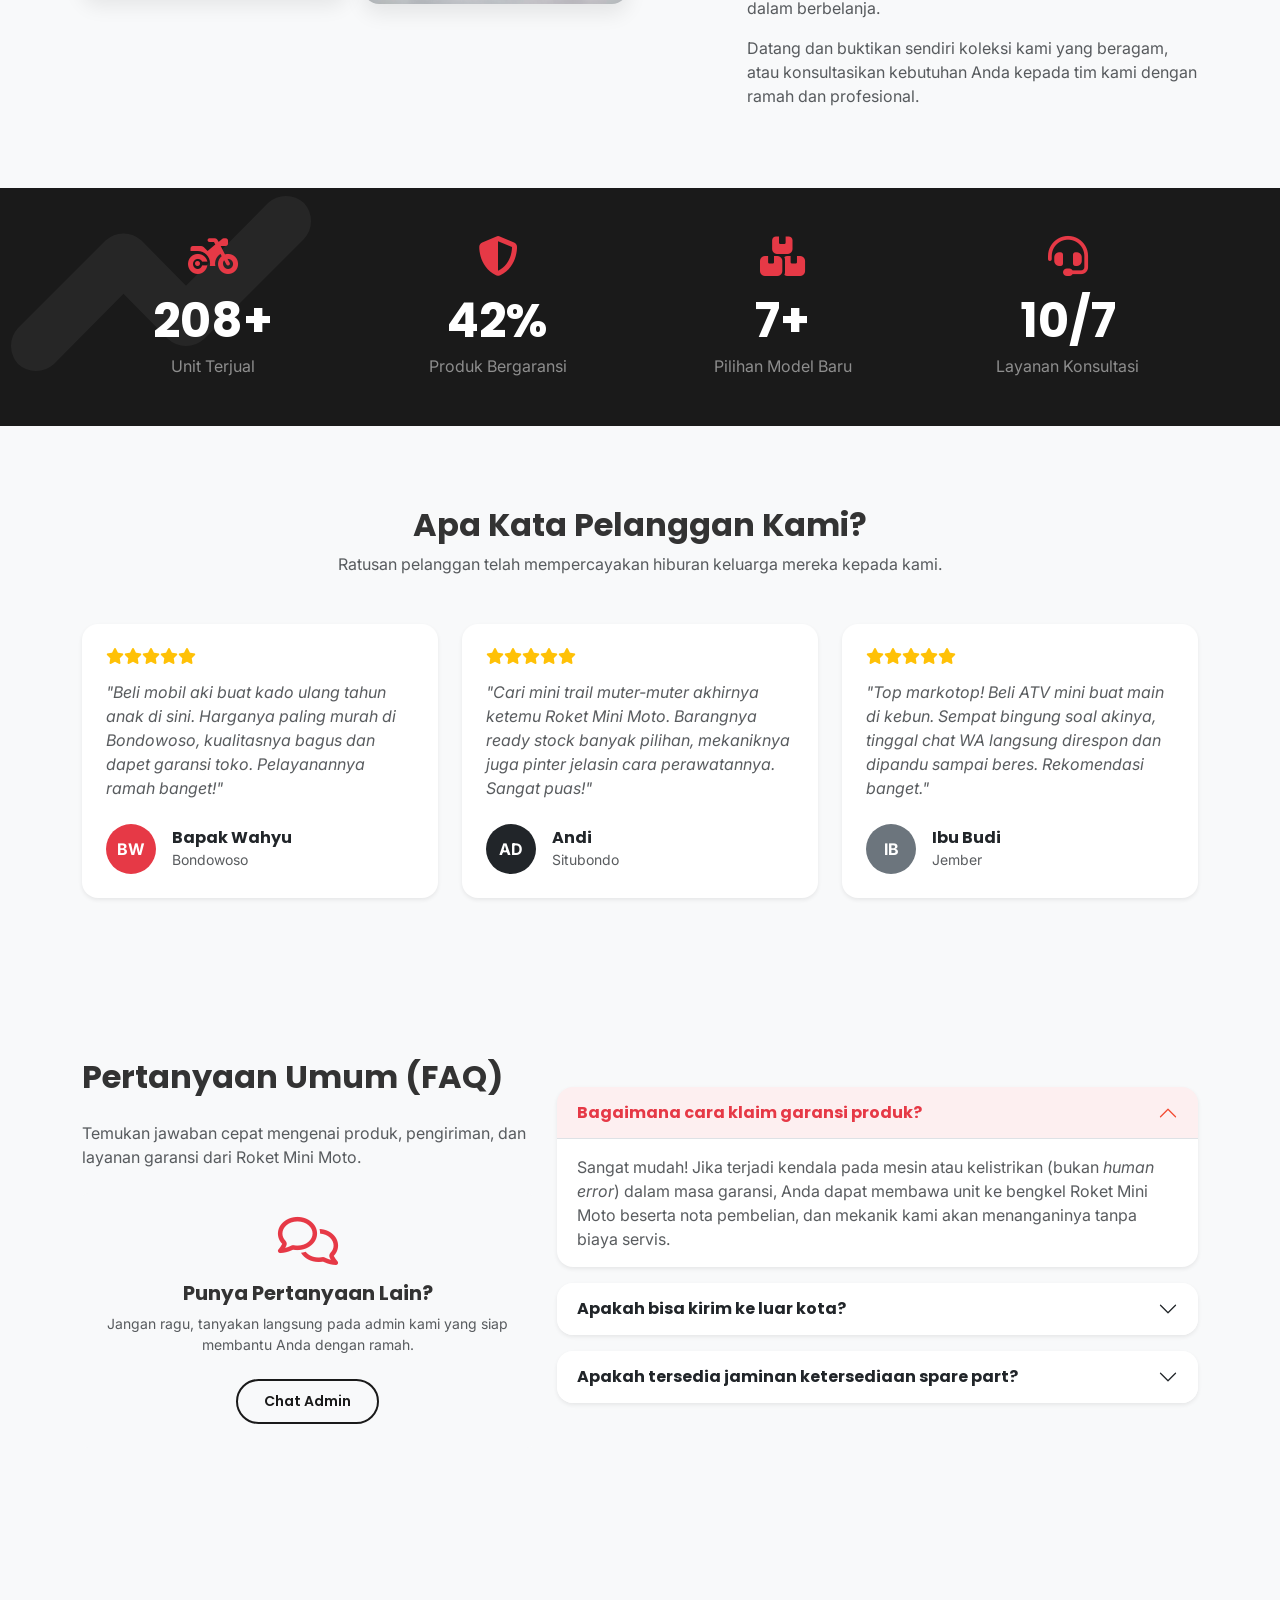
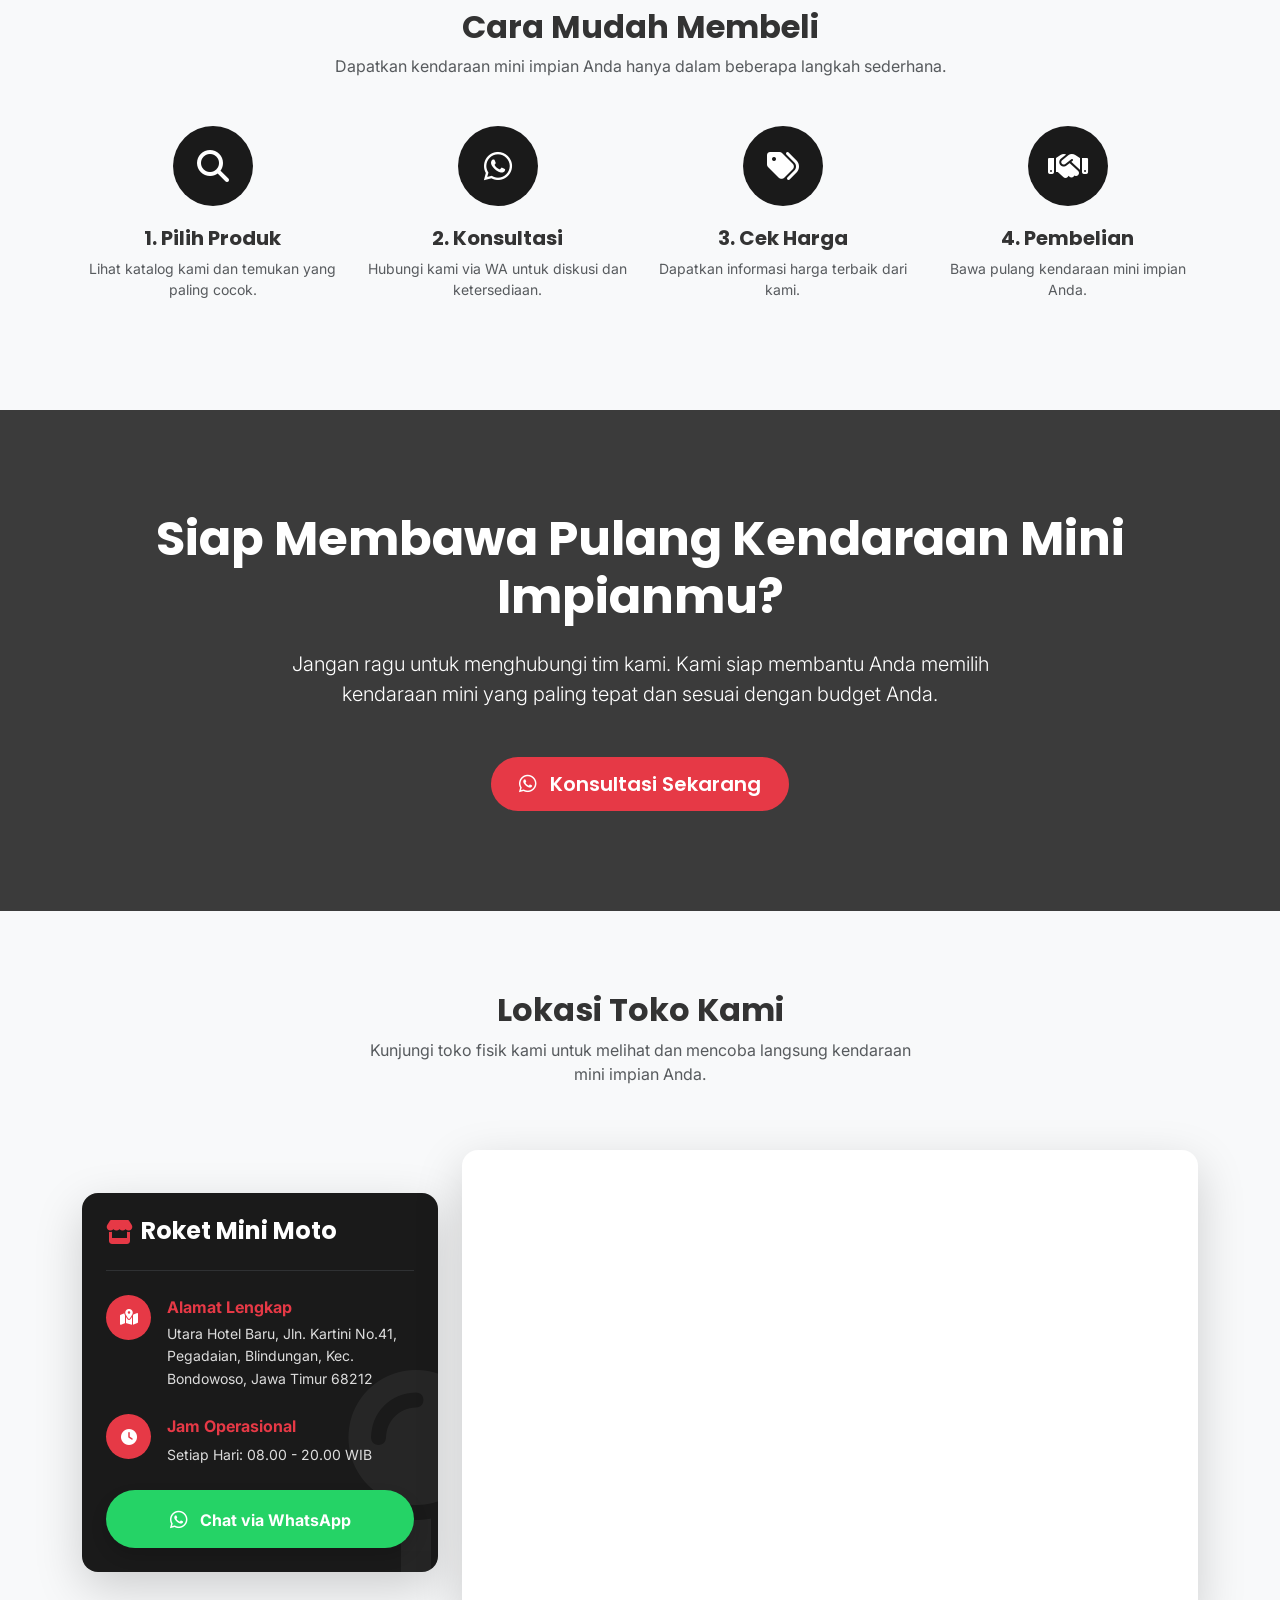
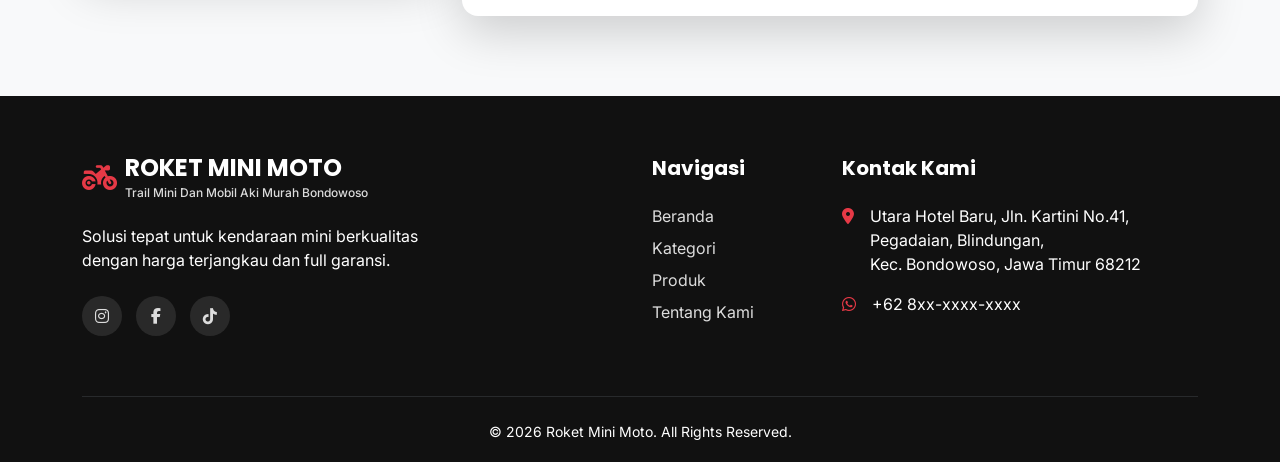
==== commit 9259a1fe: "Add Animated Stats Counter section" ====
--- a/index.html
+++ b/index.html
@@ -360,6 +360,36 @@
                 </div>
             </div>
         </div>
+    </section>
+
+    <!-- Section Statistik (Animated Counter) -->
+    <section class="py-5 bg-dark-custom text-white position-relative" style="overflow: hidden;">
+        <div class="container position-relative" style="z-index: 2;">
+            <div class="row text-center g-4">
+                <div class="col-6 col-md-3 reveal">
+                    <i class="fa-solid fa-motorcycle fs-1 text-primary-custom mb-3"></i>
+                    <h2 class="fw-bold display-5 mb-1"><span class="counter" data-target="500">0</span>+</h2>
+                    <p class="text-white-50 mb-0">Unit Terjual</p>
+                </div>
+                <div class="col-6 col-md-3 reveal" style="transition-delay: 100ms;">
+                    <i class="fa-solid fa-shield-halved fs-1 text-primary-custom mb-3"></i>
+                    <h2 class="fw-bold display-5 mb-1"><span class="counter" data-target="100">0</span>%</h2>
+                    <p class="text-white-50 mb-0">Produk Bergaransi</p>
+                </div>
+                <div class="col-6 col-md-3 reveal" style="transition-delay: 200ms;">
+                    <i class="fa-solid fa-boxes-stacked fs-1 text-primary-custom mb-3"></i>
+                    <h2 class="fw-bold display-5 mb-1"><span class="counter" data-target="15">0</span>+</h2>
+                    <p class="text-white-50 mb-0">Pilihan Model Baru</p>
+                </div>
+                <div class="col-6 col-md-3 reveal" style="transition-delay: 300ms;">
+                    <i class="fa-solid fa-headset fs-1 text-primary-custom mb-3"></i>
+                    <h2 class="fw-bold display-5 mb-1"><span class="counter" data-target="24">0</span>/7</h2>
+                    <p class="text-white-50 mb-0">Layanan Konsultasi</p>
+                </div>
+            </div>
+        </div>
+        <!-- Decorative bg -->
+        <i class="fa-solid fa-chart-line position-absolute" style="font-size: 25rem; left: -5%; bottom: -40%; opacity: 0.05; color: white;"></i>
     </section>
 
     <!-- Section Testimoni -->
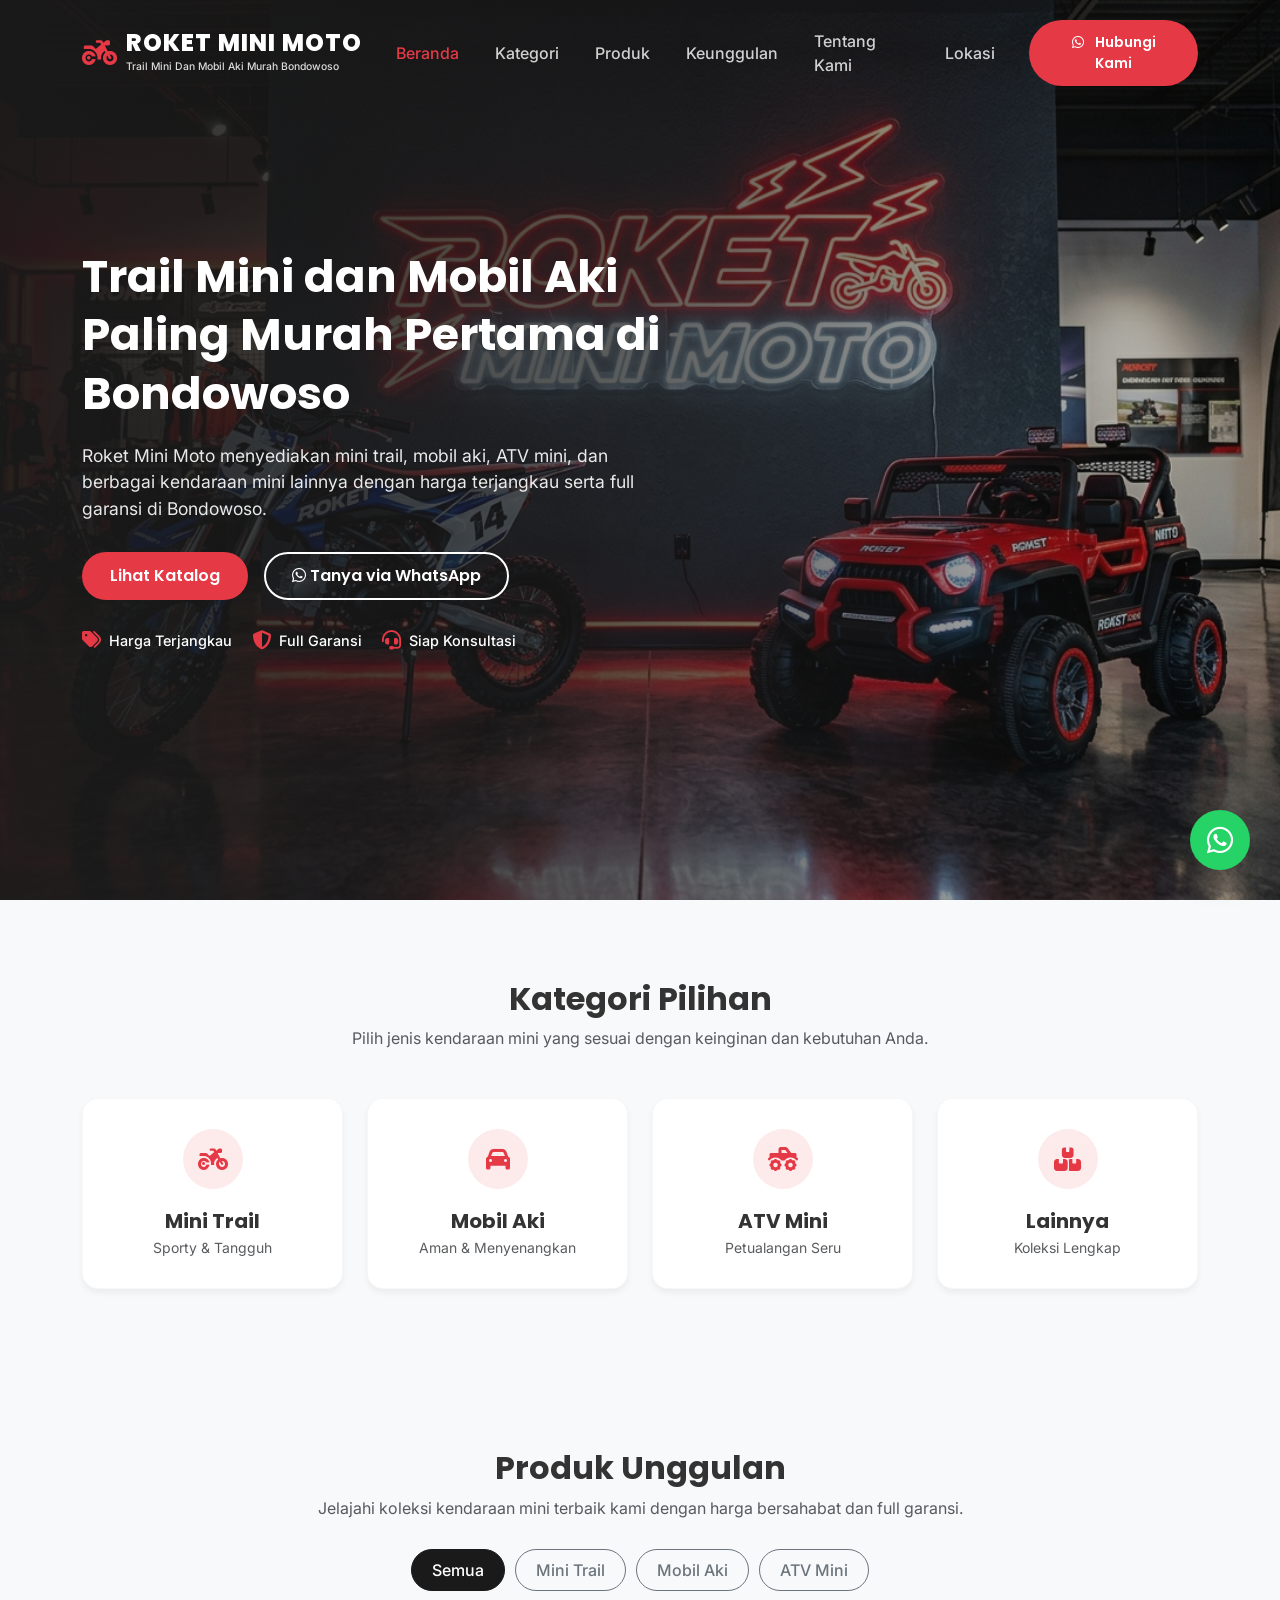
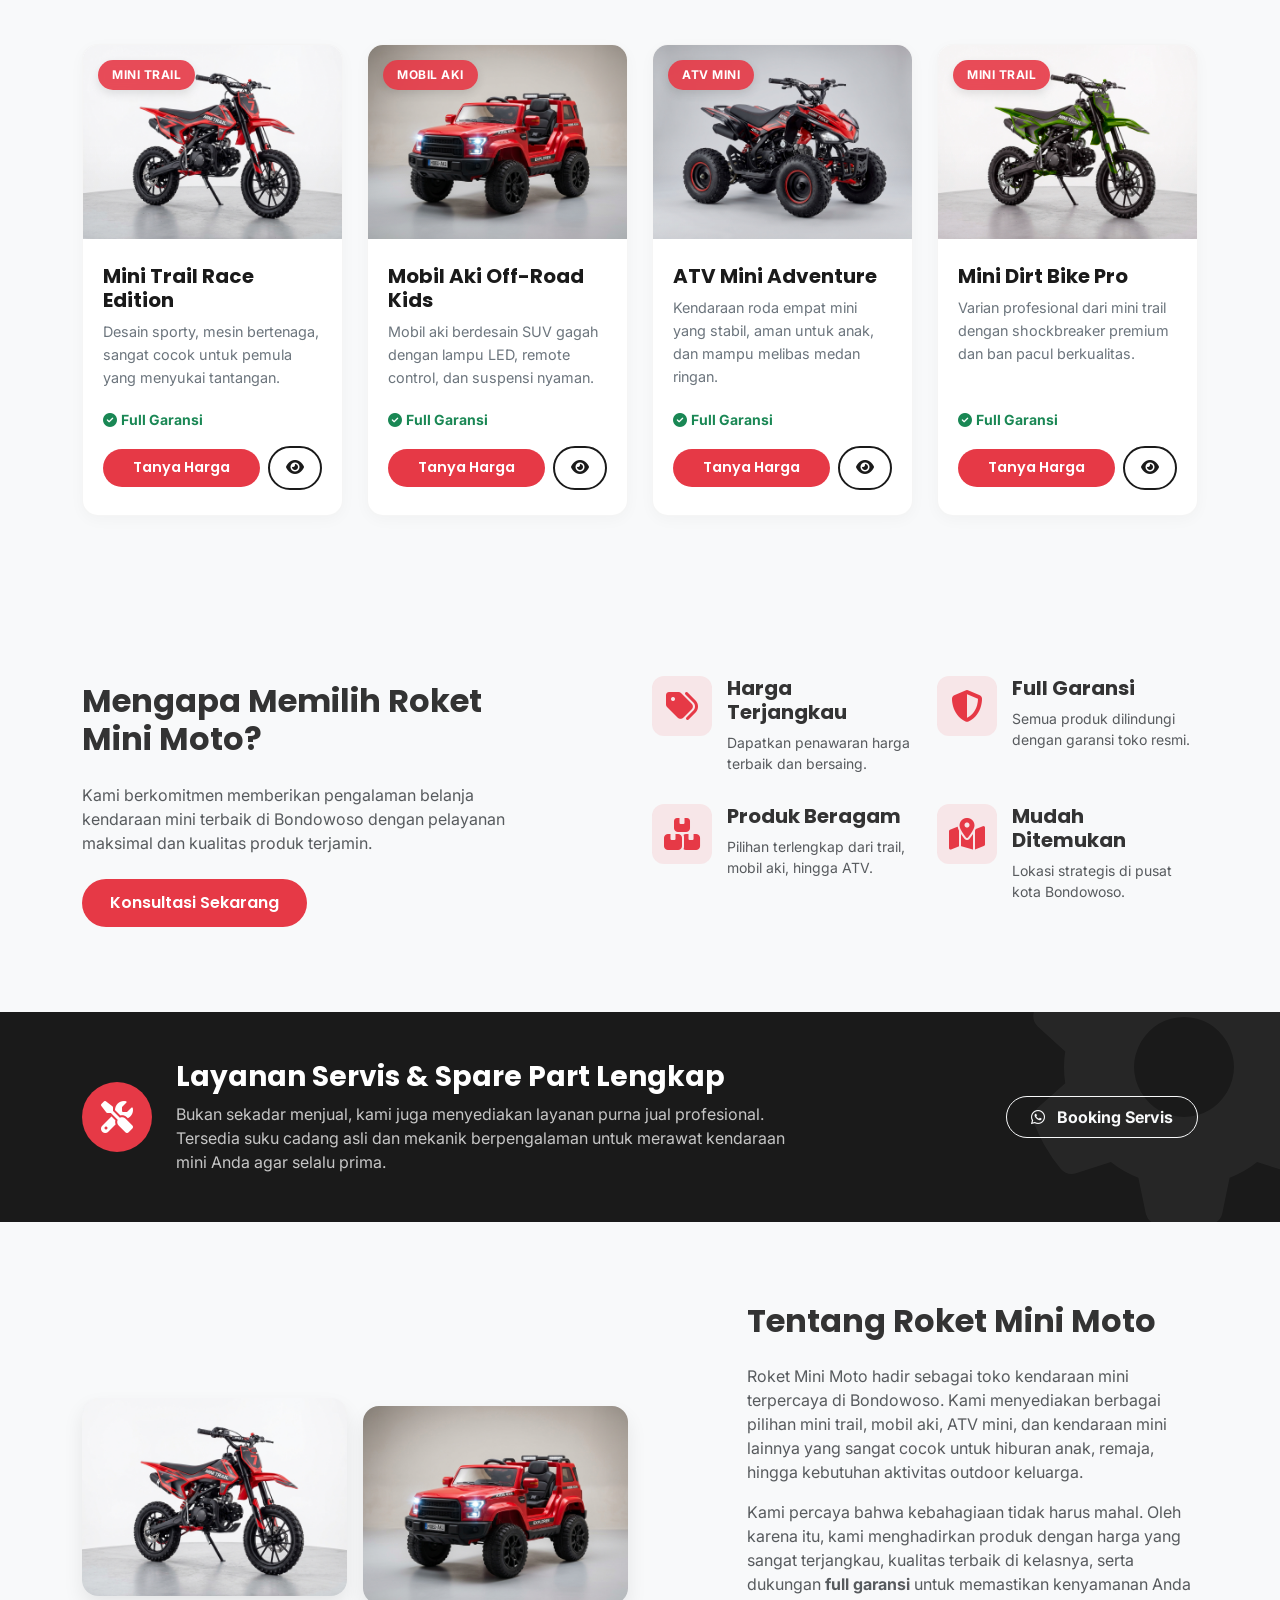
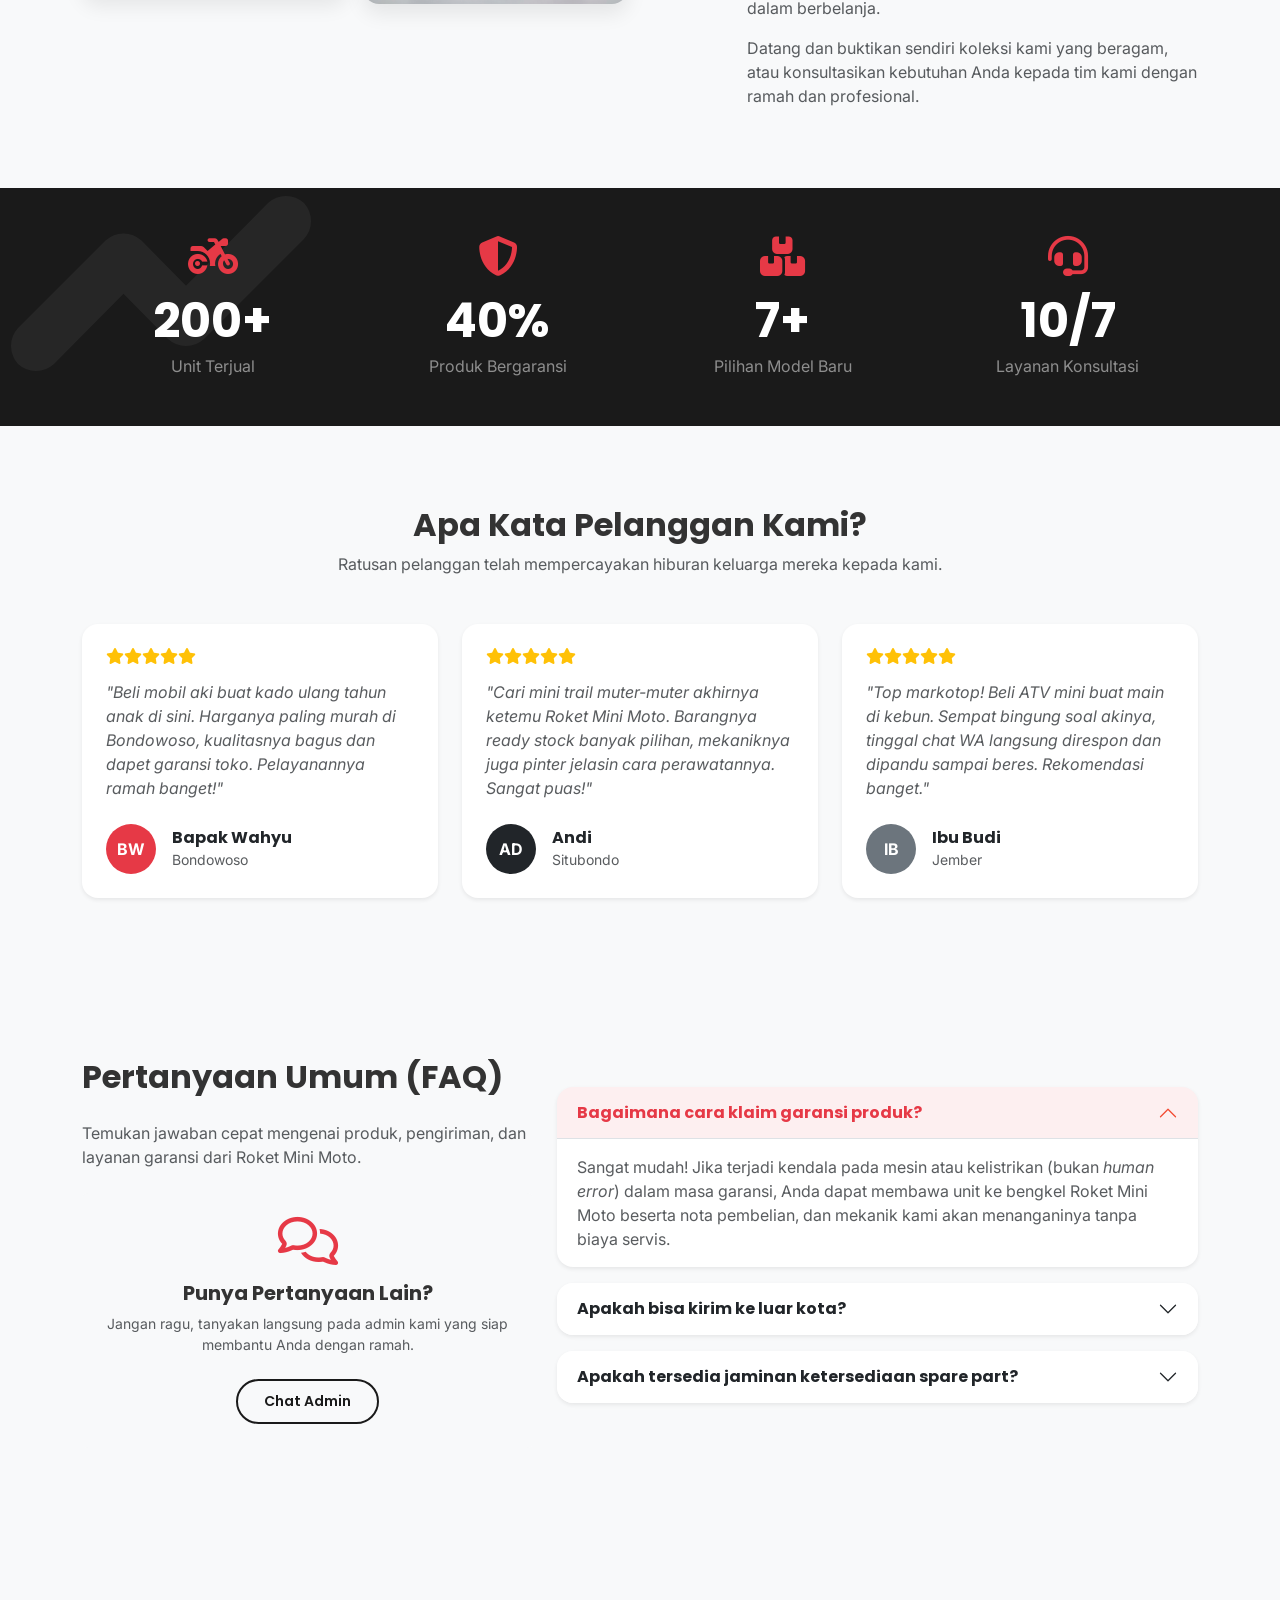
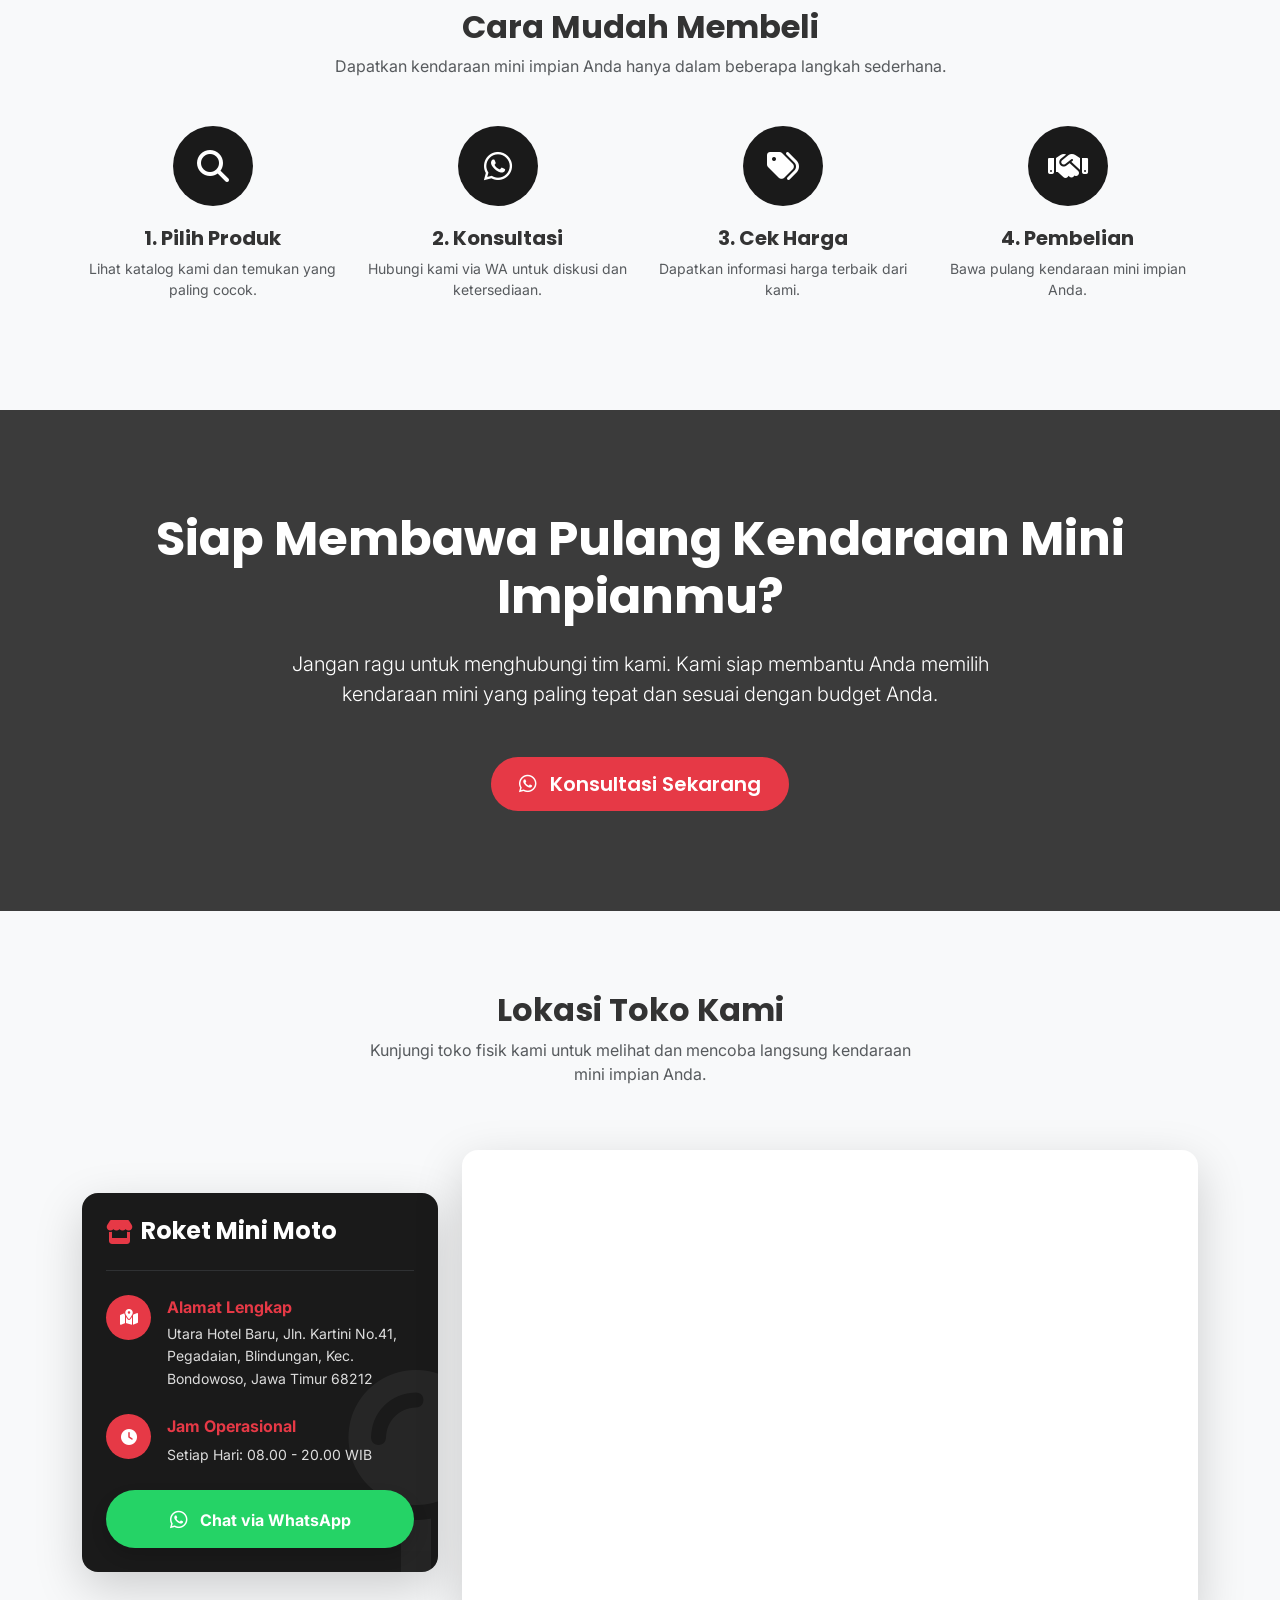
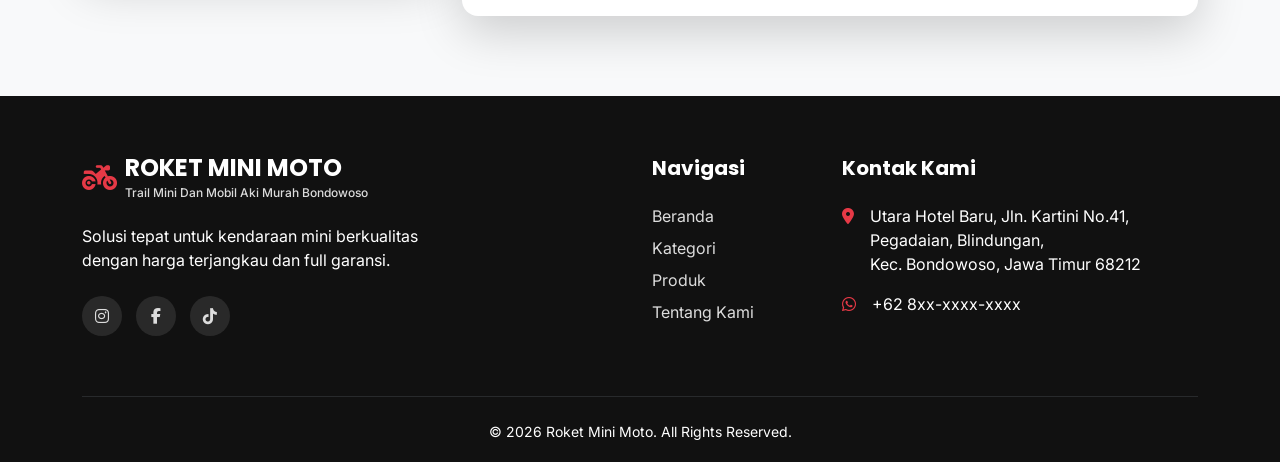
==== commit 7441b85a: "Left-align footer content on mobile devices" ====
--- a/index.html
+++ b/index.html
@@ -628,9 +628,9 @@
     <!-- Footer -->
     <footer>
         <div class="container">
-            <div class="row text-center text-lg-start">
+            <div class="row text-start">
                 <div class="col-lg-4 mb-5 mb-lg-0">
-                    <h4 class="text-white fw-bold mb-4 d-flex align-items-center justify-content-center justify-content-lg-start gap-2">
+                    <h4 class="text-white fw-bold mb-4 d-flex align-items-center justify-content-start gap-2">
                         <i class="fa-solid fa-motorcycle text-primary-custom fs-3"></i> 
                         <div class="d-flex flex-column justify-content-center text-start">
                             <span style="line-height: 1; text-transform: uppercase;">ROKET MINI MOTO</span>
@@ -669,7 +669,7 @@
                 </div>
             </div>
             <hr class="border-secondary mt-5 mb-4">
-            <div class="text-center text-white small">
+            <div class="text-start text-lg-center text-white small">
                 &copy; 2026 Roket Mini Moto. All Rights Reserved.
             </div>
         </div>
